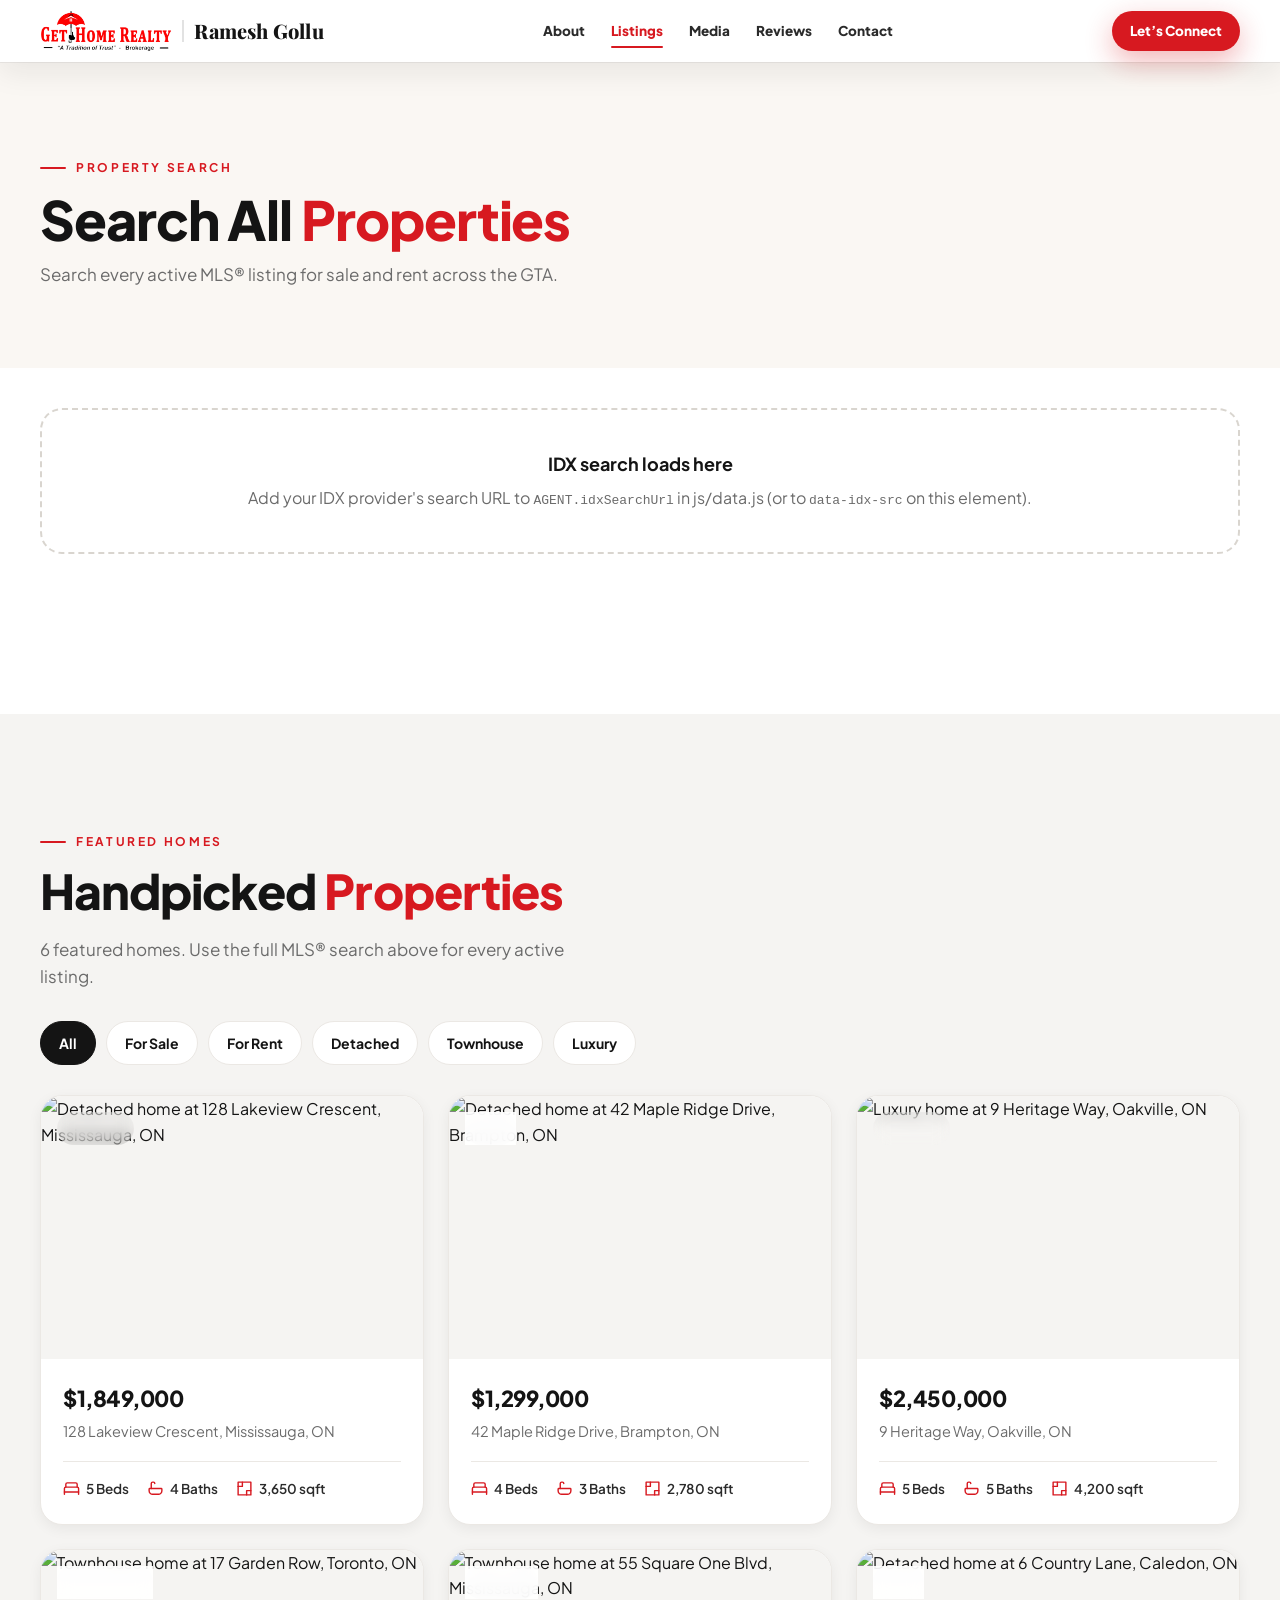
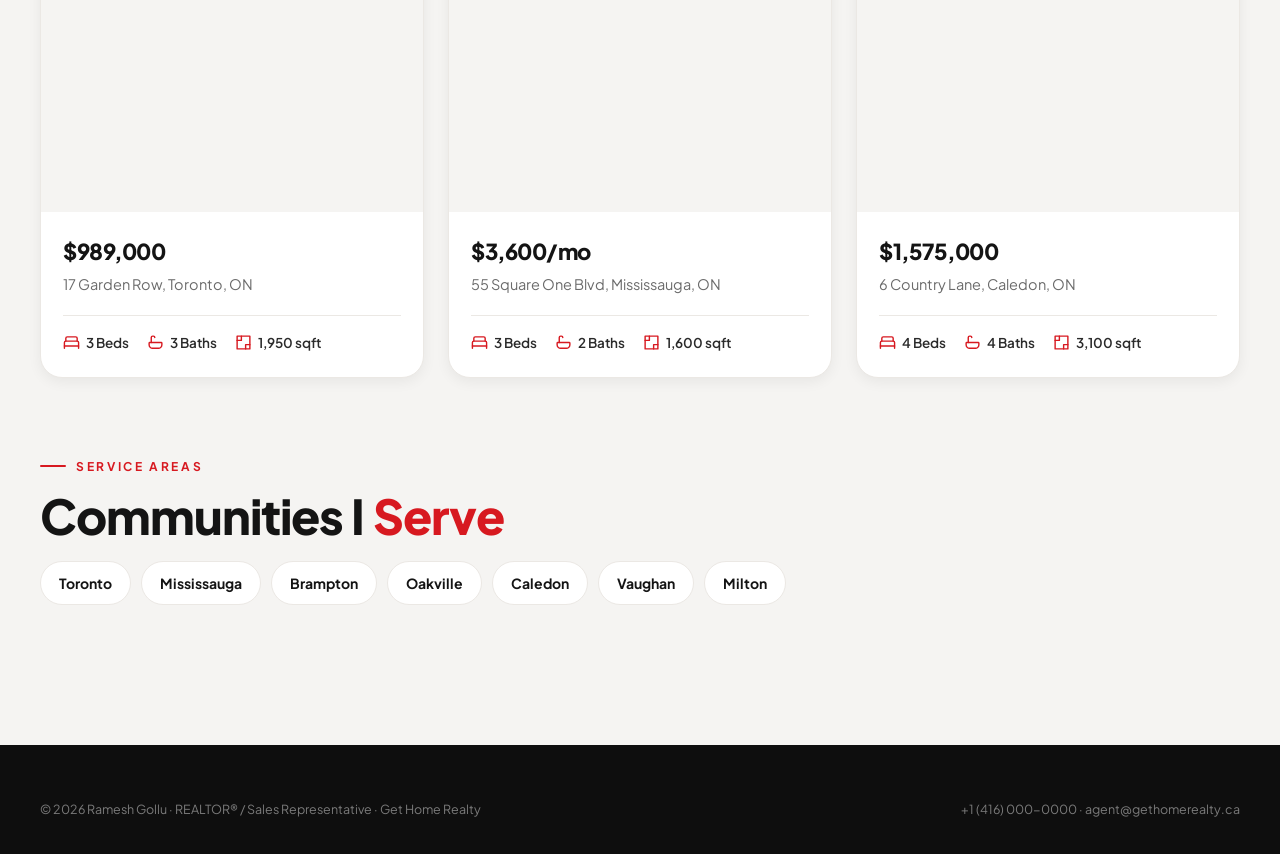
==== listings.html @ a3e4e04c "Initial website setup" ====
<!doctype html>
<html lang="en">
<head>
  <meta charset="utf-8">
  <meta name="viewport" content="width=device-width, initial-scale=1">
  <title>Search Homes for Sale & Rent | Ramesh Gollu | Get Home Realty</title>
  <meta name="description" content="Search homes for sale and rent across Toronto, Mississauga, Brampton, Oakville and Caledon with Ramesh Gollu, REALTOR® at Get Home Realty.">
  <link rel="canonical" href="https://www.example.com/listings.html">
  <meta name="theme-color" content="#d71920">
  <link rel="preconnect" href="https://images.unsplash.com">
  <link rel="preconnect" href="https://fonts.googleapis.com">
  <link rel="preconnect" href="https://fonts.gstatic.com" crossorigin>
  <link href="https://fonts.googleapis.com/css2?family=Plus+Jakarta+Sans:wght@400;500;600;700;800&family=Playfair+Display:ital,wght@0,800;1,700&display=swap" rel="stylesheet">
  <link rel="stylesheet" href="css/styles.css">
</head>
<body>

<header class="nav-wrap">
  <nav class="nav is-scrolled" aria-label="Primary">
    <a href="index.html" class="brand" aria-label="Home">
      <img class="brand__logo" src="assets/logo.png" alt="Get Home Realty — A Tradition of Trust, Brokerage" width="1000" height="317">
      <span class="brand__text"><span class="brand__name" data-agent="name">Ramesh Gollu</span></span>
    </a>
    <ul class="nav__menu">
      <li><a href="index.html#about">About</a></li>
      <li><a href="listings.html" class="is-active" aria-current="page">Listings</a></li>
      <li><a href="index.html#media">Media</a></li>
      <li><a href="index.html#reviews">Reviews</a></li>
      <li><a href="index.html#contact">Contact</a></li>
    </ul>
    <a href="index.html#contact" class="btn btn--red btn--sm">Let’s Connect</a>
    <button class="nav__toggle" aria-label="Open menu" aria-expanded="false"><svg viewBox="0 0 24 24" fill="none" stroke="currentColor" stroke-width="2.2" stroke-linecap="round"><path d="M4 7h16M4 12h16M4 17h10"/></svg></button>
    <div class="nav-cta-mobile"><a href="index.html#contact" class="btn btn--red">Let’s Connect</a></div>
  </nav>
</header>

<main>
  <section class="page-hero">
    <div class="container">
      <span class="eyebrow">Property Search</span>
      <h1 id="results-title">Search All <em>Properties</em></h1>
      <p class="lead">Search every active MLS® listing for sale and rent across the GTA.</p>
    </div>
  </section>

  <!-- ===== FULL IDX SEARCH =====
       Set AGENT.idxSearchUrl in js/data.js (or data-idx-src below) to your IDX
       provider's search URL. It loads only on this page — never on the homepage —
       and homepage search filters are passed through as URL params. -->
  <section class="section idx-section" id="idx-search" aria-label="MLS® property search">
    <div class="container">
      <div class="idx-shell" id="idx-embed" data-idx-src="">
        <strong>IDX search loads here</strong>
        Add your IDX provider's search URL to <code>AGENT.idxSearchUrl</code> in js/data.js
        (or to <code>data-idx-src</code> on this element).
      </div>
    </div>
  </section>

  <section class="section section--gray" id="featured" aria-labelledby="featured-title">
    <div class="container">
      <span class="eyebrow">Featured Homes</span>
      <h2 class="title" id="featured-title">Handpicked <em>Properties</em></h2>
      <p class="lead" id="results-summary">A curated selection of homes worth seeing.</p>
      <div class="filters" role="group" aria-label="Filter featured listings">
        <button class="chip" data-filter="all">All</button>
        <button class="chip" data-filter="buy">For Sale</button>
        <button class="chip" data-filter="rent">For Rent</button>
        <button class="chip" data-filter="Detached">Detached</button>
        <button class="chip" data-filter="Townhouse">Townhouse</button>
        <button class="chip" data-filter="Luxury">Luxury</button>
      </div>
      <div class="listing-grid" id="results"></div>

      <div id="areas" style="margin-top:70px">
        <span class="eyebrow">Service Areas</span>
        <h2 class="title">Communities I <em>Serve</em></h2>
        <div class="filters" id="area-chips"></div>
      </div>
    </div>
  </section>
</main>

<footer class="footer">
  <div class="container footer__bottom" style="border:0;padding-top:0">
    <span>© <span data-year></span> <span data-agent="name">Ramesh Gollu</span> · REALTOR® / Sales Representative · Get Home Realty</span>
    <span><a href="tel:+14160000000" data-agent-tel data-agent="phone">+1 (416) 000-0000</a> · <a href="mailto:agent@gethomerealty.ca" data-agent-mail data-agent="email">agent@gethomerealty.ca</a></span>
  </div>
</footer>

<div class="mobile-bar" aria-label="Quick contact">
  <a href="tel:+14160000000" class="call" data-agent-tel><svg viewBox="0 0 24 24" fill="none" stroke="currentColor" stroke-width="2.2" stroke-linecap="round" stroke-linejoin="round"><path d="M22 16.9v3a2 2 0 0 1-2.2 2 19.8 19.8 0 0 1-8.6-3.1 19.5 19.5 0 0 1-6-6A19.8 19.8 0 0 1 2.1 4.2 2 2 0 0 1 4.1 2h3a2 2 0 0 1 2 1.7c.1.9.4 1.8.7 2.7a2 2 0 0 1-.5 2.1L8 9.8a16 16 0 0 0 6 6l1.3-1.3a2 2 0 0 1 2.1-.5c.9.3 1.8.6 2.7.7a2 2 0 0 1 1.7 2z"/></svg>Call</a>
  <a href="https://wa.me/14160000000" class="wa" data-agent-wa target="_blank" rel="noopener"><svg viewBox="0 0 24 24" fill="currentColor"><path d="M12 2a10 10 0 0 0-8.6 15.1L2 22l5-1.3A10 10 0 1 0 12 2z"/></svg>WhatsApp</a>
</div>

<script src="js/data.js" defer></script>
<script src="js/main.js" defer></script>
<script defer>
document.addEventListener("DOMContentLoaded", () => {
  const p = new URLSearchParams(location.search);
  const q = {
    mode: p.get("mode") || "", type: p.get("type") || "",
    city: (p.get("city") || "").trim().toLowerCase(), price: p.get("price") || ""
  };
  const [min, max] = q.price ? q.price.split("-").map(v => v ? +v : null) : [null, null];
  const grid = document.getElementById("results");
  let chip = q.mode || q.type || "all";

  function render() {
    const list = LISTINGS.filter(l =>
      (chip === "all" || l.mode === chip || l.type === chip) &&
      (!q.city || l.city.toLowerCase().includes(q.city) || l.address.toLowerCase().includes(q.city)) &&
      (min == null || l.price >= min) && (max == null || l.price <= max)
    );
    grid.innerHTML = list.length ? list.map(renderListing).join("")
      : '<p class="empty">No featured homes match those filters — use the full MLS® search above.</p>';
    grid.querySelectorAll(".reveal").forEach(el => el.classList.add("is-visible"));
    document.querySelectorAll(".chip[data-filter]").forEach(c => c.classList.toggle("is-active", c.dataset.filter === chip));
    const where = q.city ? ` in ${p.get("city").trim()}` : "";
    document.getElementById("results-summary").textContent =
      `${list.length} featured home${list.length === 1 ? "" : "s"}${where}. Use the full MLS® search above for every active listing.`;
  }
  document.querySelectorAll(".chip[data-filter]").forEach(c => c.addEventListener("click", () => { chip = c.dataset.filter; render(); }));
  render();

  // Service area chips
  const areas = ["Toronto", "Mississauga", "Brampton", "Oakville", "Caledon", "Vaughan", "Milton"];
  document.getElementById("area-chips").innerHTML = areas.map(a =>
    `<a class="chip" href="listings.html?city=${encodeURIComponent(a)}#idx-search">${a}</a>`).join("");

  // Full IDX search — the main content of this page, so load it right away
  const shell = document.getElementById("idx-embed");
  const src = shell.dataset.idxSrc || (window.AGENT && AGENT.idxSearchUrl);
  if (src) {
    const url = new URL(src, location.href);
    p.forEach((v, k) => v && url.searchParams.set(k, v));
    shell.innerHTML = `<iframe src="${url}" title="MLS® property search" style="width:100%;min-height:900px;border:0;border-radius:16px"></iframe>`;
    shell.style.padding = "0"; shell.style.border = "0";
  }
});
</script>
</body>
</html>
---- css/styles.css ----
/* =========================================================
   Get Home Realty — Individual Agent Site
   Palette: red / black / white / light gray
   ========================================================= */
:root {
  --red: #d71920;
  --red-dark: #b3121a;
  --red-soft: #fdecec;
  --ink: #141414;
  --charcoal: #2a2a2a;
  --muted: #6b6b6b;
  --line: #ebe8e4;
  --gray: #f5f4f2;
  --warm: #faf7f3;
  --white: #ffffff;
  --radius: 22px;
  --radius-sm: 14px;
  --shadow-sm: 0 4px 14px rgba(20, 20, 20, .06);
  --shadow: 0 18px 50px rgba(20, 20, 20, .10);
  --shadow-lg: 0 30px 80px rgba(20, 20, 20, .18);
  --ease: cubic-bezier(.2, .7, .2, 1);
  --container: 1200px;
  --font: "Plus Jakarta Sans", system-ui, -apple-system, "Segoe UI", Roboto, sans-serif;
  --font-display: "Playfair Display", Georgia, serif;
}

*, *::before, *::after { box-sizing: border-box; }
html { scroll-behavior: smooth; scroll-padding-top: 110px; }
body {
  margin: 0;
  font-family: var(--font);
  color: var(--ink);
  background: var(--white);
  line-height: 1.6;
  -webkit-font-smoothing: antialiased;
  overflow-x: hidden;
}
img { max-width: 100%; display: block; }
a { color: inherit; text-decoration: none; }
button { font: inherit; cursor: pointer; border: 0; background: none; color: inherit; }
:focus-visible { outline: 3px solid var(--red); outline-offset: 3px; border-radius: 8px; }

.container { width: min(var(--container), 100% - 40px); margin-inline: auto; }
.section { padding: 110px 0; }
.section--gray { background: var(--gray); }
.section--warm { background: var(--warm); }

.eyebrow {
  display: inline-flex; align-items: center; gap: 10px;
  font-size: 12px; font-weight: 700; letter-spacing: .22em; text-transform: uppercase;
  color: var(--red);
}
.eyebrow::before { content: ""; width: 26px; height: 2px; background: currentColor; border-radius: 2px; }
.eyebrow--light { color: #fff; }
.eyebrow--light::before { background: var(--red); }

h1, h2, h3 { margin: 0; line-height: 1.1; letter-spacing: -.02em; }
h2.title { font-size: clamp(32px, 4vw, 48px); font-weight: 800; margin: 14px 0 18px; }
h2.title em, h1 em { font-style: normal; color: var(--red); }
.lead { color: var(--muted); font-size: 17px; max-width: 46ch; margin: 0 0 30px; }

/* ---------- Buttons ---------- */
.btn {
  display: inline-flex; align-items: center; justify-content: center; gap: 10px;
  padding: 15px 28px; border-radius: 999px; font-weight: 700; font-size: 15px;
  transition: transform .3s var(--ease), box-shadow .3s var(--ease), background .3s, color .3s, border-color .3s;
  white-space: nowrap;
}
.btn svg { width: 18px; height: 18px; transition: transform .3s var(--ease); }
.btn:hover svg { transform: translateX(3px); }
.btn--red { background: var(--red); color: #fff; box-shadow: 0 10px 28px rgba(215, 25, 32, .32); }
.btn--red:hover { background: var(--red-dark); transform: translateY(-2px); box-shadow: 0 16px 36px rgba(215, 25, 32, .4); }
.btn--dark { background: var(--ink); color: #fff; }
.btn--dark:hover { background: #000; transform: translateY(-2px); }
.btn--outline { border: 1.5px solid var(--ink); color: var(--ink); background: transparent; }
.btn--outline:hover { background: var(--ink); color: #fff; transform: translateY(-2px); }
.btn--outline-light { border: 1.5px solid rgba(255,255,255,.6); color: #fff; }
.btn--outline-light:hover { background: #fff; color: var(--ink); transform: translateY(-2px); }
.btn--sm { padding: 9px 18px; font-size: 13.5px; font-weight: 800; }

.link-arrow {
  display: inline-flex; align-items: center; gap: 8px; font-weight: 700; font-size: 14px; color: var(--ink);
  transition: color .25s, gap .25s var(--ease);
}
.link-arrow svg { width: 16px; height: 16px; }
.link-arrow:hover { color: var(--red); gap: 12px; }

/* ---------- Navigation ---------- */
.nav-wrap { position: fixed; top: 0; left: 0; right: 0; z-index: 100; }
.nav {
  display: flex; align-items: center; justify-content: space-between; gap: 20px;
  padding: 10px max(16px, calc((100% - var(--container)) / 2));
  background: rgba(255, 255, 255, .96);
  backdrop-filter: blur(14px) saturate(160%);
  -webkit-backdrop-filter: blur(14px) saturate(160%);
  box-shadow: 0 1px 0 rgba(20, 20, 20, .06), 0 10px 30px rgba(20, 20, 20, .08);
  transition: background .35s, box-shadow .35s, padding .35s;
}
.brand { display: flex; align-items: center; gap: 10px; }
.brand__mark {
  width: 40px; height: 40px; border-radius: 12px; background: var(--red);
  display: grid; place-items: center; flex-shrink: 0;
}
.brand__mark svg { width: 22px; height: 22px; }
.brand__logo { height: 42px; width: auto; flex-shrink: 0; }
.brand__logo + .brand__text, .brand__logo + .brand__logo + .brand__text { padding-left: 10px; border-left: 2px solid rgba(20,20,20,.12); }
.footer .brand__logo { height: 64px; }
.footer .brand__logo + .brand__text { border-left-color: rgba(255,255,255,.18); }
.brand__text { line-height: 1.1; }
.brand__name { font-weight: 900; font-size: 14px; letter-spacing: -.01em; display: block; }
.nav .brand__name { font-family: var(--font-display); font-size: 20px; font-weight: 800; letter-spacing: .005em; color: var(--ink); white-space: nowrap; }
.brand__sub { font-size: 10px; font-weight: 800; letter-spacing: .16em; text-transform: uppercase; color: var(--red); }
.nav__menu { display: flex; gap: 26px; list-style: none; margin: 0; padding: 0; }
.nav__menu a {
  position: relative; display: block; padding: 8px 0; font-size: 13.5px; font-weight: 800; color: var(--charcoal);
  transition: color .25s;
}
.nav__menu a::after {
  content: ""; position: absolute; left: 0; right: 0; bottom: 2px; height: 2px; border-radius: 2px;
  background: var(--red); transform: scaleX(0); transition: transform .3s var(--ease);
}
.nav__menu a:hover { color: var(--ink); }
.nav__menu a:hover::after, .nav__menu a.is-active::after { transform: scaleX(1); }
.nav__menu a.is-active { color: var(--red); }
.brand__logo--light { display: none; }

/* Transparent header over the homepage hero; turns solid on scroll */
.nav-wrap--overlay .nav:not(.is-scrolled):not(.is-open) {
  background: transparent; box-shadow: none; backdrop-filter: none; -webkit-backdrop-filter: none;
  padding-block: 18px;
}
.nav-wrap--overlay .nav:not(.is-scrolled):not(.is-open) .brand__logo--dark { display: none; }
.nav-wrap--overlay .nav:not(.is-scrolled):not(.is-open) .brand__logo--light { display: block; }
.nav-wrap--overlay .nav:not(.is-scrolled):not(.is-open) .brand__logo + .brand__logo + .brand__text { border-left-color: rgba(255,255,255,.3); }
.nav-wrap--overlay .nav:not(.is-scrolled):not(.is-open) .brand__name { color: #fff; }
.nav-wrap--overlay .nav:not(.is-scrolled):not(.is-open) .nav__menu a { color: rgba(255,255,255,.9); }
.nav-wrap--overlay .nav:not(.is-scrolled):not(.is-open) .nav__menu a:hover,
.nav-wrap--overlay .nav:not(.is-scrolled):not(.is-open) .nav__menu a.is-active { color: #fff; }
.nav-wrap--overlay .nav:not(.is-scrolled):not(.is-open) > .btn--red {
  background: transparent; border: 1.5px solid rgba(255,255,255,.75); box-shadow: none;
}
.nav-wrap--overlay .nav:not(.is-scrolled):not(.is-open) > .btn--red:hover { background: #fff; color: var(--ink); }
.nav-wrap--overlay .nav:not(.is-scrolled):not(.is-open) .nav__toggle { background: rgba(255,255,255,.15); border: 1.5px solid rgba(255,255,255,.6); }
.nav__toggle { display: none; width: 38px; height: 38px; border-radius: 50%; background: var(--ink); color: #fff; place-items: center; }
.nav__toggle svg { width: 20px; height: 20px; }

/* ---------- Hero ---------- */
.hero {
  position: relative; min-height: max(600px, 100vh); min-height: max(600px, 100svh);
  display: flex; align-items: flex-end; color: #fff; isolation: isolate;
  overflow: hidden;
}
.hero__bg { position: absolute; inset: 0; z-index: -2; }
.hero__bg { overflow: hidden; }
.hero__bg img {
  width: 100%; height: 100%; object-fit: cover; transform-origin: 60% 40%;
  will-change: transform; animation: heroKenBurns 28s ease-in-out infinite alternate;
}
/* Slow continuous zoom + drift. Disabled for users who prefer reduced motion. */
@keyframes heroKenBurns {
  0%   { transform: scale(1.04) translate3d(0, 0, 0); }
  50%  { transform: scale(1.12) translate3d(-1.5%, -1%, 0); }
  100% { transform: scale(1.18) translate3d(1.5%, -2%, 0); }
}
.hero::before {
  content: ""; position: absolute; inset: 0; z-index: -1;
  background:
    linear-gradient(90deg, rgba(12,12,12,.30) 0%, rgba(12,12,12,.50) 45%, rgba(12,12,12,.72) 100%),
    linear-gradient(180deg, rgba(12,12,12,.45) 0%, rgba(12,12,12,0) 30%);
}
/* White rounded band the agent and search card overlap into */
.hero__curve {
  position: absolute; left: 0; right: 0; bottom: -1px; height: 150px; z-index: 0;
  background: var(--white); border-radius: 56px 56px 0 0;
}
.hero__inner {
  position: relative; z-index: 1;
  width: min(var(--container), 100% - 40px); margin-inline: auto;
  display: grid; grid-template-columns: minmax(0,1fr) minmax(0,1fr); align-items: end; gap: 40px;
  padding-top: clamp(84px, 12vh, 130px);
}
.hero__agent { --agent-w: 360px; position: relative; align-self: end; display: flex; justify-content: center; }
.hero__agent::before {
  content: ""; position: absolute; bottom: 12%; left: 50%; translate: -50% 0;
  width: 80%; aspect-ratio: 1; border-radius: 50%;
  background: radial-gradient(circle, rgba(215,25,32,.35), rgba(215,25,32,0) 66%);
  z-index: -1;
}
.hero__agent img {
  width: min(var(--agent-w), 100%); height: auto; max-height: 62vh; object-fit: cover; object-position: top;
  /* Fades the base into the white band so a rectangular portrait reads like a cutout.
     Replace with a transparent PNG cutout (assets/agent-cutout.png) for the best result. */
  border-radius: 32px 32px 0 0;
  -webkit-mask-image: linear-gradient(to bottom, #000 78%, transparent 100%);
          mask-image: linear-gradient(to bottom, #000 78%, transparent 100%);
}
.hero__badge {
  position: absolute; left: max(0px, calc(50% - var(--agent-w) / 2 - 56px)); bottom: 30%; color: var(--ink);
  background: #fff; border-radius: 18px; padding: 14px 18px; box-shadow: var(--shadow);
  display: flex; align-items: center; gap: 12px; animation: float 6s ease-in-out infinite;
}
.hero__badge strong { display: block; font-size: 20px; line-height: 1; }
.hero__badge span { font-size: 12px; color: var(--muted); font-weight: 600; }
.hero__badge .dot { width: 38px; height: 38px; border-radius: 12px; background: var(--red-soft); color: var(--red); display: grid; place-items: center; }
.hero__badge .dot svg { width: 20px; height: 20px; }
@keyframes float { 50% { transform: translateY(-10px); } }
.hero__name {
  position: absolute; bottom: 9%; left: 50%; translate: -50% 0; z-index: 2;
  background: #fff; color: var(--ink); text-align: center; white-space: nowrap;
  padding: 12px 26px 11px; border-radius: 16px; box-shadow: var(--shadow-lg);
  border-bottom: 4px solid var(--red);
}
.hero__name strong { display: block; font-family: var(--font-display); font-weight: 800; font-size: 26px; line-height: 1.1; letter-spacing: .005em; }
.hero__name span { display: block; margin-top: 4px; font-size: 11px; font-weight: 800; letter-spacing: .16em; text-transform: uppercase; color: var(--red); }

.hero__content { padding-bottom: clamp(20px, 4vh, 40px); }
.hero__kicker { font-size: 13px; font-weight: 800; letter-spacing: .3em; color: rgba(255,255,255,.85); margin-bottom: clamp(10px, 2vh, 18px); }
.hero__kicker b { color: var(--red); }
.hero h1 { font-size: clamp(36px, min(5.2vw, 7.4vh), 70px); font-weight: 800; letter-spacing: -.035em; line-height: 1.03; text-shadow: 0 2px 30px rgba(0,0,0,.25); }
.hero h1 em { font-family: var(--font-display); font-style: italic; font-weight: 700; color: #ff3b42; }
.hero__text { font-size: 17.5px; color: rgba(255,255,255,.86); max-width: 44ch; margin: clamp(12px, 2vh, 20px) 0 clamp(16px, 3vh, 30px); }
.hero__actions { display: flex; flex-wrap: wrap; gap: 14px; margin-bottom: clamp(18px, 3.5vh, 40px); }

/* ---------- Search card (sits in the hero, straddling the white band) ---------- */
.search {
  position: relative; color: var(--ink);
  background: #fff; border-radius: 26px; box-shadow: var(--shadow-lg);
  padding: 14px; border: 1px solid var(--line);
}
.search__tabs { display: inline-flex; gap: 4px; background: var(--gray); border-radius: 999px; padding: 5px; margin: 4px 0 12px 4px; }
.search__tab {
  padding: 8px 22px; border-radius: 999px; font-size: 14px; font-weight: 700; color: var(--muted);
  transition: background .25s, color .25s, box-shadow .25s;
}
.search__tab[aria-selected="true"] { background: var(--red); color: #fff; box-shadow: 0 6px 16px rgba(215,25,32,.3); }
.search__form { display: grid; grid-template-columns: 1fr 1fr 1.3fr; gap: 10px; }
.search__form .field--wide { grid-column: 1 / -1; }
.field {
  position: relative; display: flex; flex-direction: column; justify-content: center;
  background: var(--gray); border-radius: 16px; padding: 10px 16px; border: 1.5px solid transparent;
  transition: border-color .25s, background .25s;
}
.field:focus-within { border-color: var(--red); background: #fff; }
.field label { font-size: 10.5px; font-weight: 800; letter-spacing: .12em; text-transform: uppercase; color: var(--muted); }
.field input, .field select {
  border: 0; background: transparent; font: inherit; font-size: 15px; font-weight: 600; color: var(--ink);
  padding: 3px 0 0; outline: none; width: 100%; appearance: none; -webkit-appearance: none;
}
.field select { cursor: pointer; padding-right: 20px; }
.field--select::after {
  content: ""; position: absolute; right: 18px; bottom: 18px; width: 7px; height: 7px;
  border-right: 2px solid var(--charcoal); border-bottom: 2px solid var(--charcoal); transform: rotate(45deg);
  pointer-events: none;
}
.search__submit { border-radius: 16px; }
.search__note { font-size: 12px; color: var(--muted); margin: 10px 6px 2px; }

/* ---------- About + Options ---------- */
.about { display: grid; grid-template-columns: .85fr 1.6fr; gap: 60px; align-items: center; }
.about__stats { display: flex; gap: 34px; margin: 0 0 32px; padding: 0; list-style: none; }
.about__stats strong { display: block; font-size: 30px; font-weight: 800; letter-spacing: -.02em; }
.about__stats strong span { color: var(--red); }
.about__stats li { font-size: 13px; color: var(--muted); font-weight: 600; }
.cards-3 { display: grid; grid-template-columns: repeat(3, 1fr); gap: 20px; }

.card {
  background: #fff; border-radius: var(--radius); overflow: hidden; box-shadow: var(--shadow-sm);
  border: 1px solid var(--line); display: flex; flex-direction: column;
  transition: transform .45s var(--ease), box-shadow .45s var(--ease);
}
.card:hover { transform: translateY(-8px); box-shadow: var(--shadow); }
.card__media { position: relative; aspect-ratio: 4 / 3; overflow: hidden; background: var(--gray); }
.card__media img { width: 100%; height: 100%; object-fit: cover; transition: transform .8s var(--ease); }
.card:hover .card__media img { transform: scale(1.07); }
.card__body { padding: 22px 22px 24px; display: flex; flex-direction: column; flex: 1; }
.card__icon { width: 42px; height: 42px; border-radius: 13px; background: var(--red-soft); color: var(--red); display: grid; place-items: center; margin: -45px 0 14px; position: relative; border: 4px solid #fff; box-sizing: content-box; }
.card__icon svg { width: 20px; height: 20px; }
.card h3 { font-size: 19px; font-weight: 800; margin-bottom: 8px; }
.card p { color: var(--muted); font-size: 14.5px; margin: 0 0 18px; flex: 1; }

/* ---------- Featured listings ---------- */
.section-head { display: flex; justify-content: space-between; align-items: end; gap: 24px; margin-bottom: 42px; flex-wrap: wrap; }
.section-head .lead { margin: 0; }
.listing-more { display: flex; justify-content: center; margin-top: 44px; }
.idx-section { padding-top: 40px; }
.listing-grid { display: grid; grid-template-columns: repeat(3, 1fr); gap: 24px; }
.listing { position: relative; }
.listing__tag {
  position: absolute; top: 16px; left: 16px; z-index: 2;
  background: rgba(255,255,255,.92); backdrop-filter: blur(8px); color: var(--ink);
  font-size: 12px; font-weight: 800; padding: 7px 12px; border-radius: 999px;
}
.listing__tag--red { background: var(--red); color: #fff; }
.listing__price { font-size: 22px; font-weight: 800; letter-spacing: -.02em; margin-bottom: 4px; }
.listing__addr { color: var(--muted); font-size: 14px; margin: 0 0 16px; }
.listing__meta { display: flex; gap: 18px; padding-top: 16px; border-top: 1px solid var(--line); font-size: 13.5px; font-weight: 600; color: var(--charcoal); }
.listing__meta span { display: inline-flex; align-items: center; gap: 6px; }
.listing__meta svg { width: 17px; height: 17px; color: var(--red); }
.listing .card__media { aspect-ratio: 16 / 11; }
.listing a.stretched::after { content: ""; position: absolute; inset: 0; z-index: 1; }

/* ---------- Videos + Reviews ---------- */
.media-grid { display: grid; grid-template-columns: .8fr 1.7fr; gap: 56px; align-items: center; }
.media-right { display: grid; grid-template-columns: 1fr 1fr; gap: 20px; align-items: stretch; }
.video-card .card__media { aspect-ratio: 4 / 5; }
.video-card .card__media::after { content: ""; position: absolute; inset: 0; background: linear-gradient(180deg, rgba(0,0,0,0) 45%, rgba(0,0,0,.55)); }
.play {
  position: absolute; z-index: 2; top: 50%; left: 50%; translate: -50% -50%;
  width: 66px; height: 66px; border-radius: 50%; background: rgba(255,255,255,.95); color: var(--red);
  display: grid; place-items: center; box-shadow: 0 10px 30px rgba(0,0,0,.25);
  transition: transform .35s var(--ease), background .3s, color .3s;
}
.play::before { content: ""; position: absolute; inset: -8px; border-radius: 50%; border: 2px solid rgba(255,255,255,.6); animation: pulse 2.2s ease-out infinite; }
@keyframes pulse { from { transform: scale(.9); opacity: 1; } to { transform: scale(1.3); opacity: 0; } }
.play svg { width: 24px; height: 24px; margin-left: 3px; }
.video-card:hover .play { transform: scale(1.1); background: var(--red); color: #fff; }
.duration {
  position: absolute; z-index: 2; bottom: 14px; right: 14px; color: #fff; font-size: 12px; font-weight: 700;
  background: rgba(0,0,0,.55); padding: 5px 10px; border-radius: 999px; backdrop-filter: blur(6px);
}
.video-card iframe { position: absolute; inset: 0; width: 100%; height: 100%; border: 0; z-index: 3; }
.video-card h3 { font-size: 17px; }
.video-card button.card__media { width: 100%; padding: 0; text-align: left; }

/* ---------- Testimonials ---------- */
.section-head--center { justify-content: center; text-align: center; }
.section-head--center .lead { margin-inline: auto; }
.testimonials { display: grid; grid-template-columns: repeat(3, 1fr); gap: 24px; }
.testimonial {
  margin: 0; position: relative; overflow: hidden; display: flex; flex-direction: column;
  background: #fff; border: 1px solid var(--line); border-radius: var(--radius); padding: 32px 28px 28px;
  box-shadow: var(--shadow-sm); transition: transform .45s var(--ease), box-shadow .45s var(--ease);
}
.testimonial:hover { transform: translateY(-6px); box-shadow: var(--shadow); }
.testimonial::before {
  content: "“"; position: absolute; top: -26px; right: 18px; font-family: var(--font-display);
  font-size: 150px; color: var(--red); opacity: .14; line-height: 1;
}
.stars { display: flex; gap: 3px; color: #ffb547; margin-bottom: 18px; }
.stars svg { width: 18px; height: 18px; }
.testimonial blockquote { margin: 0 0 26px; font-size: 16px; line-height: 1.7; color: var(--charcoal); flex: 1; }
.testimonial__person { display: flex; align-items: center; gap: 12px; padding-top: 20px; border-top: 1px solid var(--line); }
.testimonial__person img { width: 48px; height: 48px; border-radius: 50%; object-fit: cover; border: 2px solid var(--red); }
.testimonial__person strong { display: block; font-size: 15px; }
.testimonial__person span { font-size: 13px; color: var(--muted); }

/* ---------- CTA / Contact ---------- */
.cta { position: relative; color: #fff; overflow: hidden; isolation: isolate; padding: 130px 0; }
.cta__bg { position: absolute; inset: 0; z-index: -2; }
.cta__bg img { width: 100%; height: 100%; object-fit: cover; }
.cta::before { content: ""; position: absolute; inset: 0; z-index: -1; background: linear-gradient(100deg, rgba(10,10,10,.88) 0%, rgba(10,10,10,.7) 50%, rgba(10,10,10,.45) 100%); }
.cta__grid { display: grid; grid-template-columns: 1.2fr .9fr; gap: 60px; align-items: center; }
.cta h2.title { color: #fff; font-size: clamp(36px, 4.6vw, 58px); }
.cta .lead { color: rgba(255,255,255,.78); }
.cta__actions { display: flex; flex-wrap: wrap; gap: 14px; margin-bottom: 28px; }
.cta__phone { display: inline-flex; align-items: center; gap: 14px; font-size: 15px; color: rgba(255,255,255,.75); }
.cta__phone a { color: #fff; font-size: 22px; font-weight: 800; letter-spacing: -.01em; transition: color .25s; }
.cta__phone a:hover { color: var(--red); }
.cta__phone .ic { width: 50px; height: 50px; border-radius: 50%; background: var(--red); display: grid; place-items: center; }
.cta__phone .ic svg { width: 22px; height: 22px; }
.glass {
  background: rgba(20, 20, 20, .45); border: 1px solid rgba(255,255,255,.14);
  backdrop-filter: blur(16px); -webkit-backdrop-filter: blur(16px);
  border-radius: 26px; padding: 14px;
}
.glass__item { display: flex; gap: 18px; align-items: center; padding: 20px 18px; border-radius: 18px; transition: background .3s; }
.glass__item + .glass__item { border-top: 1px solid rgba(255,255,255,.1); }
.glass__item:hover { background: rgba(255,255,255,.06); }
.glass__item .ic { width: 52px; height: 52px; flex-shrink: 0; border-radius: 16px; background: rgba(215,25,32,.18); color: #ff5a5f; display: grid; place-items: center; }
.glass__item .ic svg { width: 24px; height: 24px; }
.glass__item strong { display: block; font-size: 17px; }
.glass__item span { color: rgba(255,255,255,.65); font-size: 14px; }

/* ---------- Footer ---------- */
.footer { background: #0e0e0e; color: rgba(255,255,255,.7); padding: 54px 0 36px; font-size: 14px; }
.footer__top { display: flex; justify-content: space-between; align-items: center; gap: 30px; flex-wrap: wrap; padding-bottom: 30px; border-bottom: 1px solid rgba(255,255,255,.1); }
.footer .brand__name { color: #fff; }
.footer__contact { display: flex; gap: 26px; flex-wrap: wrap; }
.footer__contact a { display: inline-flex; gap: 8px; align-items: center; color: #fff; font-weight: 600; transition: color .25s; }
.footer__contact a:hover { color: var(--red); }
.footer__contact svg { width: 17px; height: 17px; color: var(--red); }
.socials { display: flex; gap: 10px; }
.socials a { width: 40px; height: 40px; border-radius: 50%; border: 1px solid rgba(255,255,255,.18); display: grid; place-items: center; color: #fff; transition: background .25s, border-color .25s, transform .25s var(--ease); }
.socials a:hover { background: var(--red); border-color: var(--red); transform: translateY(-3px); }
.socials svg { width: 17px; height: 17px; }
.footer__bottom { display: flex; justify-content: space-between; gap: 20px; flex-wrap: wrap; padding-top: 24px; font-size: 12.5px; color: rgba(255,255,255,.45); }

/* ---------- Mobile action bar ---------- */
.mobile-bar { display: none; }

/* ---------- Inner pages ---------- */
.page-hero { padding: 150px 0 50px; background: var(--warm); }
.page-hero h1 { font-size: clamp(34px, 4.4vw, 54px); font-weight: 800; margin: 12px 0 12px; }
.page-hero h1 em { font-style: normal; color: var(--red); }
.filters { display: flex; flex-wrap: wrap; gap: 10px; margin: 0 0 30px; }
.chip { padding: 10px 18px; border-radius: 999px; border: 1.5px solid var(--line); font-weight: 700; font-size: 14px; background: #fff; transition: all .25s; }
.chip:hover { border-color: var(--ink); }
.chip.is-active { background: var(--ink); color: #fff; border-color: var(--ink); }
.idx-shell {
  border: 2px dashed #d9d5cf; border-radius: var(--radius); padding: 40px; text-align: center; background: #fff;
  color: var(--muted); margin-bottom: 50px;
}
.idx-shell strong { color: var(--ink); display: block; font-size: 18px; margin-bottom: 6px; }
.empty { text-align: center; color: var(--muted); padding: 40px 0; grid-column: 1 / -1; }

.detail { display: grid; grid-template-columns: 1.6fr 1fr; gap: 40px; align-items: start; }
.gallery { display: grid; grid-template-columns: 2fr 1fr; grid-template-rows: 1fr 1fr; gap: 12px; border-radius: var(--radius); overflow: hidden; height: 520px; margin-bottom: 40px; }
.gallery img { width: 100%; height: 100%; object-fit: cover; }
.gallery img:first-child { grid-row: span 2; }
.detail h1 { font-size: clamp(30px, 3.6vw, 44px); font-weight: 800; }
.detail__price { font-size: 30px; font-weight: 800; color: var(--red); margin: 10px 0 6px; }
.detail__facts { display: grid; grid-template-columns: repeat(4, 1fr); gap: 12px; margin: 28px 0; }
.detail__facts div { background: var(--gray); border-radius: 16px; padding: 16px; }
.detail__facts strong { display: block; font-size: 20px; }
.detail__facts span { font-size: 12.5px; color: var(--muted); font-weight: 600; }
.detail p { color: #444; }
.sidebar { position: sticky; top: 110px; background: #fff; border: 1px solid var(--line); border-radius: var(--radius); padding: 28px; box-shadow: var(--shadow); }
.sidebar__agent { display: flex; gap: 14px; align-items: center; margin-bottom: 20px; }
.sidebar__agent img { width: 62px; height: 62px; border-radius: 50%; object-fit: cover; object-position: top; }
.sidebar form { display: grid; gap: 10px; }
.sidebar input, .sidebar textarea {
  width: 100%; font: inherit; font-size: 15px; padding: 14px 16px; border-radius: 14px; border: 1.5px solid var(--line); background: var(--gray); outline: none; transition: border-color .25s, background .25s;
}
.sidebar input:focus, .sidebar textarea:focus { border-color: var(--red); background: #fff; }
.sidebar .btn { width: 100%; }
.breadcrumb { font-size: 13.5px; color: var(--muted); }
.breadcrumb a:hover { color: var(--red); }

/* ---------- Reveal animations ---------- */
.reveal { opacity: 0; transform: translateY(32px); transition: opacity .9s var(--ease), transform .9s var(--ease); }
.reveal.is-visible { opacity: 1; transform: none; }
.reveal[data-delay="1"] { transition-delay: .1s; }
.reveal[data-delay="2"] { transition-delay: .2s; }
.reveal[data-delay="3"] { transition-delay: .3s; }
@media (prefers-reduced-motion: reduce) {
  *, *::before, *::after { animation: none !important; transition: none !important; }
  html { scroll-behavior: auto; }
  .reveal { opacity: 1; transform: none; }
}

/* ---------- Responsive ---------- */
@media (max-width: 1100px) {
  .about, .media-grid { grid-template-columns: 1fr; gap: 44px; }
  .media-right { grid-template-columns: 1fr 1fr; }
  .testimonials { grid-template-columns: 1fr 1fr; }
  .testimonials .testimonial:last-child { grid-column: 1 / -1; }
  .listing-grid { grid-template-columns: repeat(2, 1fr); }
  .detail { grid-template-columns: 1fr; }
  .sidebar { position: static; }
}
@media (max-width: 900px) {
  .nav__menu, .nav .btn--red { display: none; }
  .nav__toggle { display: grid; }
  .nav.is-open { flex-wrap: wrap; padding-bottom: 18px; }
  .nav.is-open .nav__menu a::after { display: none; }
  .nav.is-open .nav__menu { display: flex; flex-direction: column; width: 100%; order: 3; gap: 2px; }
  .nav.is-open .nav__menu a { padding: 13px 14px; font-size: 16px; }
  .nav.is-open .nav-cta-mobile { display: flex; }
  .hero { min-height: 0; }
  .hero__inner { grid-template-columns: minmax(0,1fr); gap: 0; padding-top: 104px; }
  .hero__agent { --agent-w: min(210px, 52vw); }
  .hero__agent img { max-height: 30vh; }
  .hero__text { font-size: 16px; }
  .hero__badge { bottom: 33%; padding: 8px 12px; }
  .hero__name { bottom: 6%; padding: 8px 16px 7px; }
  .hero__name strong { font-size: 19px; }
  .hero__name span { font-size: 9.5px; letter-spacing: .12em; }
  .hero__content { padding-bottom: 24px; }
  .hero__curve { height: 230px; border-radius: 36px 36px 0 0; }
  .search__form { grid-template-columns: 1fr; }
  .search__submit { padding-block: 16px; }
  .cards-3 { grid-template-columns: 1fr; }
  .cards-3 .card { flex-direction: row; }
  .cards-3 .card__media { aspect-ratio: auto; width: 38%; flex-shrink: 0; }
  .cards-3 .card__icon { display: none; }
  .cta__grid { grid-template-columns: 1fr; gap: 40px; }
  .section { padding: 80px 0; }
  .cta { padding: 90px 0; }
  .gallery { height: 360px; grid-template-columns: 1fr; grid-template-rows: 1fr; }
  .gallery img:not(:first-child) { display: none; }
  .detail__facts { grid-template-columns: repeat(2, 1fr); }

  .mobile-bar {
    display: grid; grid-template-columns: 1fr 1fr; gap: 10px;
    position: fixed; left: 12px; right: 12px; bottom: 12px; z-index: 90;
    padding: 8px; border-radius: 999px; background: rgba(255,255,255,.88);
    backdrop-filter: blur(16px); -webkit-backdrop-filter: blur(16px);
    box-shadow: 0 12px 40px rgba(0,0,0,.18); border: 1px solid rgba(255,255,255,.8);
  }
  .mobile-bar a { display: flex; align-items: center; justify-content: center; gap: 8px; padding: 14px; border-radius: 999px; font-weight: 800; font-size: 15px; }
  .mobile-bar svg { width: 19px; height: 19px; }
  .mobile-bar .call { background: var(--red); color: #fff; }
  .mobile-bar .wa { background: var(--ink); color: #fff; }
  body { padding-bottom: 84px; }
}
.nav-cta-mobile { display: none; width: 100%; order: 4; margin-top: 6px; }
.nav-cta-mobile .btn { width: 100%; }
@media (max-width: 600px) {
  .listing-grid, .media-right, .testimonials { grid-template-columns: 1fr; }
  .video-card .card__media { aspect-ratio: 16 / 10; }
  .cards-3 .card { flex-direction: column; }
  .cards-3 .card__media { width: 100%; aspect-ratio: 16 / 9; }
  .about__stats { gap: 22px; }
  .hero__actions .btn { flex: 1 1 auto; padding-inline: 20px; }
  .search__tabs { margin-left: 4px; }
  .brand__sub { display: none; }
  .nav .brand__logo { height: 34px; }
  .nav .brand__name { font-size: 16px; }
  .footer__top { flex-direction: column; align-items: flex-start; }
  .idx-shell { padding: 26px 18px; }
}
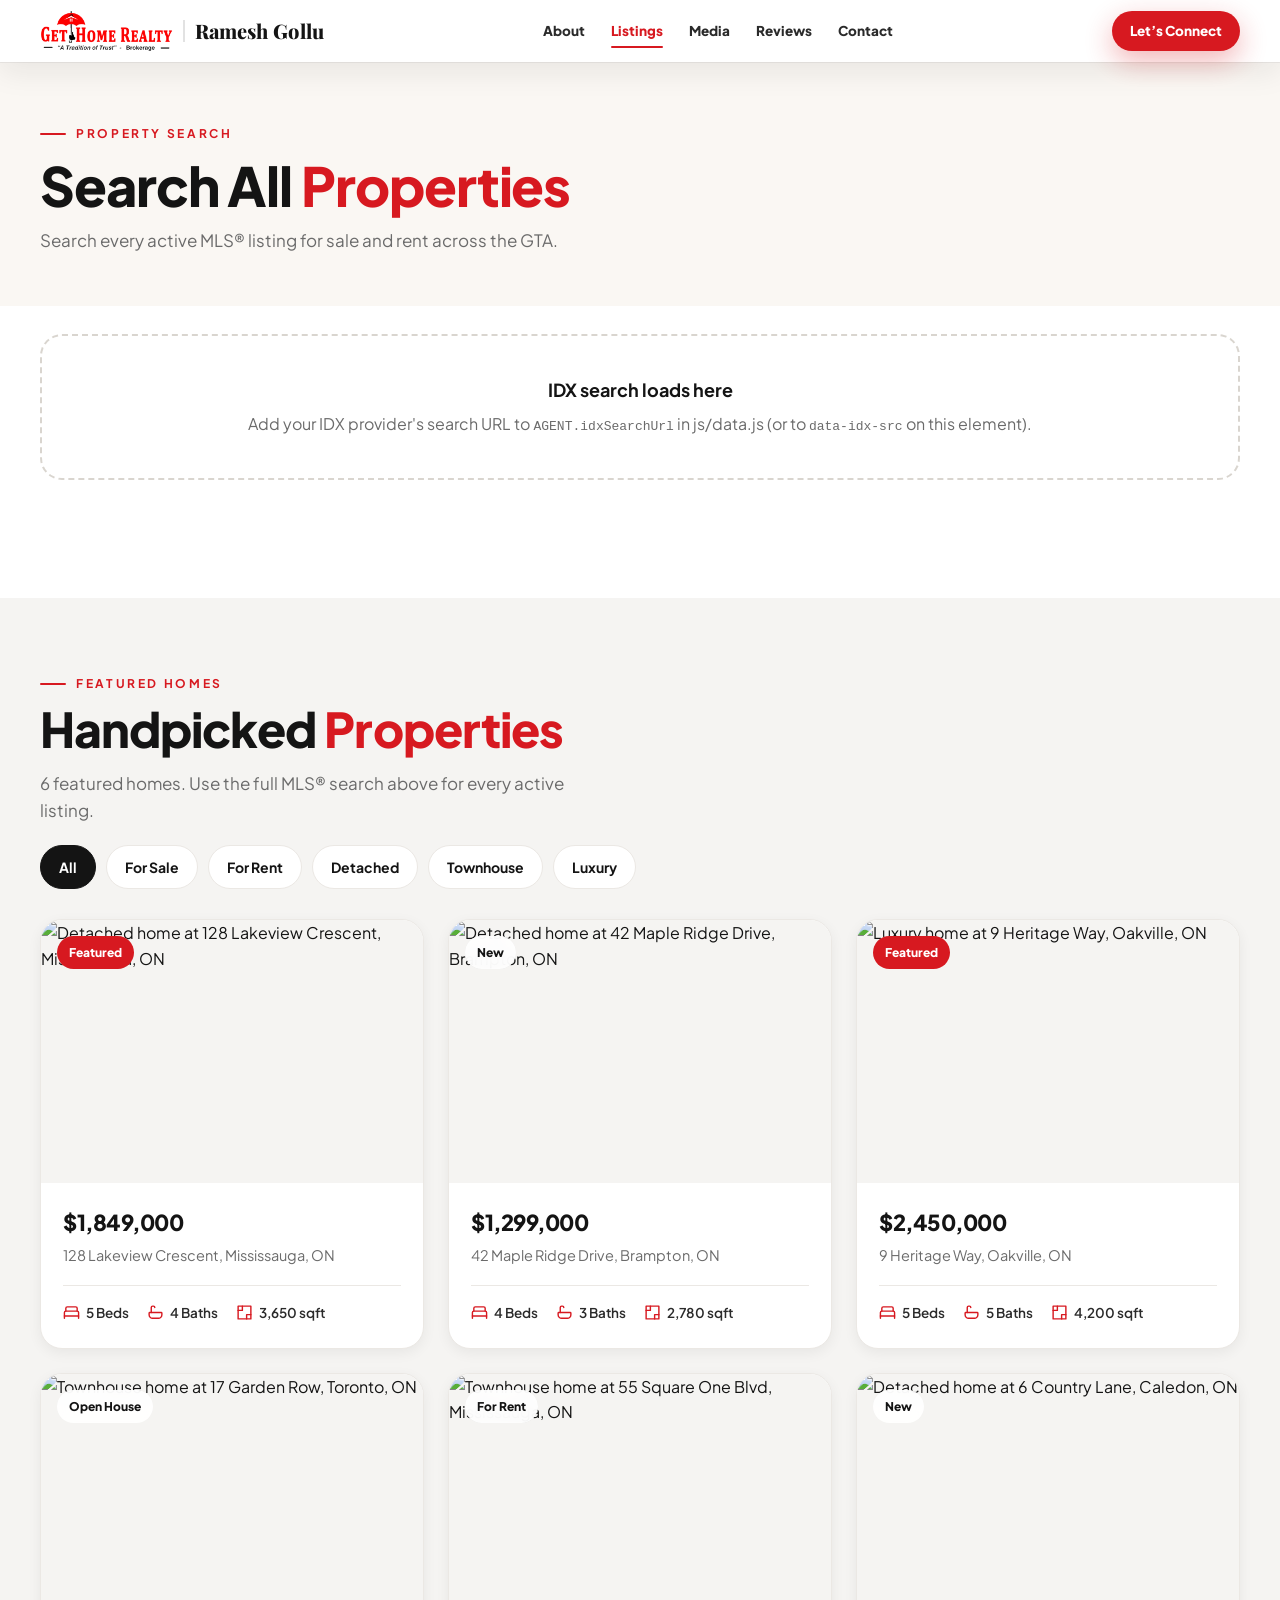
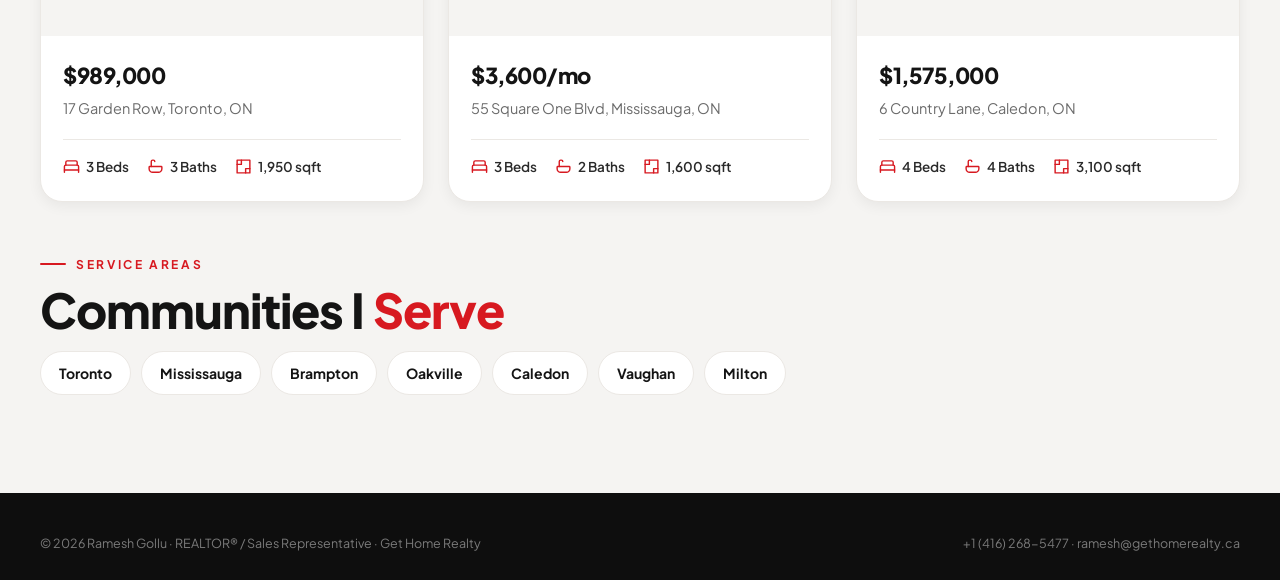
==== commit bdda0584: "Redesign hero, add contact page and Ramesh's real details - Light hero without background photo; tex" ====
--- a/listings.html
+++ b/listings.html
@@ -26,11 +26,11 @@
       <li><a href="listings.html" class="is-active" aria-current="page">Listings</a></li>
       <li><a href="index.html#media">Media</a></li>
       <li><a href="index.html#reviews">Reviews</a></li>
-      <li><a href="index.html#contact">Contact</a></li>
+      <li><a href="contact.html">Contact</a></li>
     </ul>
-    <a href="index.html#contact" class="btn btn--red btn--sm">Let’s Connect</a>
+    <a href="contact.html" class="btn btn--red btn--sm">Let’s Connect</a>
     <button class="nav__toggle" aria-label="Open menu" aria-expanded="false"><svg viewBox="0 0 24 24" fill="none" stroke="currentColor" stroke-width="2.2" stroke-linecap="round"><path d="M4 7h16M4 12h16M4 17h10"/></svg></button>
-    <div class="nav-cta-mobile"><a href="index.html#contact" class="btn btn--red">Let’s Connect</a></div>
+    <div class="nav-cta-mobile"><a href="contact.html" class="btn btn--red">Let’s Connect</a></div>
   </nav>
 </header>
 
@@ -72,7 +72,7 @@
       </div>
       <div class="listing-grid" id="results"></div>
 
-      <div id="areas" style="margin-top:70px">
+      <div id="areas" style="margin-top:44px">
         <span class="eyebrow">Service Areas</span>
         <h2 class="title">Communities I <em>Serve</em></h2>
         <div class="filters" id="area-chips"></div>
@@ -84,13 +84,13 @@
 <footer class="footer">
   <div class="container footer__bottom" style="border:0;padding-top:0">
     <span>© <span data-year></span> <span data-agent="name">Ramesh Gollu</span> · REALTOR® / Sales Representative · Get Home Realty</span>
-    <span><a href="tel:+14160000000" data-agent-tel data-agent="phone">+1 (416) 000-0000</a> · <a href="mailto:agent@gethomerealty.ca" data-agent-mail data-agent="email">agent@gethomerealty.ca</a></span>
+    <span><a href="tel:+14162685477" data-agent-tel data-agent="phone">+1 (416) 268-5477</a> · <a href="mailto:ramesh@gethomerealty.ca" data-agent-mail data-agent="email">ramesh@gethomerealty.ca</a></span>
   </div>
 </footer>
 
 <div class="mobile-bar" aria-label="Quick contact">
-  <a href="tel:+14160000000" class="call" data-agent-tel><svg viewBox="0 0 24 24" fill="none" stroke="currentColor" stroke-width="2.2" stroke-linecap="round" stroke-linejoin="round"><path d="M22 16.9v3a2 2 0 0 1-2.2 2 19.8 19.8 0 0 1-8.6-3.1 19.5 19.5 0 0 1-6-6A19.8 19.8 0 0 1 2.1 4.2 2 2 0 0 1 4.1 2h3a2 2 0 0 1 2 1.7c.1.9.4 1.8.7 2.7a2 2 0 0 1-.5 2.1L8 9.8a16 16 0 0 0 6 6l1.3-1.3a2 2 0 0 1 2.1-.5c.9.3 1.8.6 2.7.7a2 2 0 0 1 1.7 2z"/></svg>Call</a>
-  <a href="https://wa.me/14160000000" class="wa" data-agent-wa target="_blank" rel="noopener"><svg viewBox="0 0 24 24" fill="currentColor"><path d="M12 2a10 10 0 0 0-8.6 15.1L2 22l5-1.3A10 10 0 1 0 12 2z"/></svg>WhatsApp</a>
+  <a href="tel:+14162685477" class="call" data-agent-tel><svg viewBox="0 0 24 24" fill="none" stroke="currentColor" stroke-width="2.2" stroke-linecap="round" stroke-linejoin="round"><path d="M22 16.9v3a2 2 0 0 1-2.2 2 19.8 19.8 0 0 1-8.6-3.1 19.5 19.5 0 0 1-6-6A19.8 19.8 0 0 1 2.1 4.2 2 2 0 0 1 4.1 2h3a2 2 0 0 1 2 1.7c.1.9.4 1.8.7 2.7a2 2 0 0 1-.5 2.1L8 9.8a16 16 0 0 0 6 6l1.3-1.3a2 2 0 0 1 2.1-.5c.9.3 1.8.6 2.7.7a2 2 0 0 1 1.7 2z"/></svg>Call</a>
+  <a href="https://wa.me/14162685477" class="wa" data-agent-wa target="_blank" rel="noopener"><svg viewBox="0 0 24 24" fill="currentColor"><path d="M12 2a10 10 0 0 0-8.6 15.1L2 22l5-1.3A10 10 0 1 0 12 2z"/></svg>WhatsApp</a>
 </div>
 
 <script src="js/data.js" defer></script>
--- a/css/styles.css
+++ b/css/styles.css
@@ -41,7 +41,7 @@
 :focus-visible { outline: 3px solid var(--red); outline-offset: 3px; border-radius: 8px; }
 
 .container { width: min(var(--container), 100% - 40px); margin-inline: auto; }
-.section { padding: 110px 0; }
+.section { padding: 68px 0; }
 .section--gray { background: var(--gray); }
 .section--warm { background: var(--warm); }
 
@@ -55,9 +55,9 @@
 .eyebrow--light::before { background: var(--red); }
 
 h1, h2, h3 { margin: 0; line-height: 1.1; letter-spacing: -.02em; }
-h2.title { font-size: clamp(32px, 4vw, 48px); font-weight: 800; margin: 14px 0 18px; }
+h2.title { font-size: clamp(32px, 4vw, 48px); font-weight: 800; margin: 10px 0 14px; }
 h2.title em, h1 em { font-style: normal; color: var(--red); }
-.lead { color: var(--muted); font-size: 17px; max-width: 46ch; margin: 0 0 30px; }
+.lead { color: var(--muted); font-size: 17px; max-width: 46ch; margin: 0 0 20px; }
 
 /* ---------- Buttons ---------- */
 .btn {
@@ -146,27 +146,19 @@
 
 /* ---------- Hero ---------- */
 .hero {
-  position: relative; min-height: max(600px, 100vh); min-height: max(600px, 100svh);
-  display: flex; align-items: flex-end; color: #fff; isolation: isolate;
+  position: relative;  /* sized by its content, so there's no empty band under the header */
+  display: flex; align-items: flex-end; color: var(--ink); isolation: isolate;
   overflow: hidden;
 }
-.hero__bg { position: absolute; inset: 0; z-index: -2; }
-.hero__bg { overflow: hidden; }
-.hero__bg img {
-  width: 100%; height: 100%; object-fit: cover; transform-origin: 60% 40%;
-  will-change: transform; animation: heroKenBurns 28s ease-in-out infinite alternate;
-}
-/* Slow continuous zoom + drift. Disabled for users who prefer reduced motion. */
-@keyframes heroKenBurns {
-  0%   { transform: scale(1.04) translate3d(0, 0, 0); }
-  50%  { transform: scale(1.12) translate3d(-1.5%, -1%, 0); }
-  100% { transform: scale(1.18) translate3d(1.5%, -2%, 0); }
-}
+/* Light brand background (no photo): warm off-white, a soft red glow behind
+   the agent and a faint dot pattern for texture */
 .hero::before {
   content: ""; position: absolute; inset: 0; z-index: -1;
   background:
-    linear-gradient(90deg, rgba(12,12,12,.30) 0%, rgba(12,12,12,.50) 45%, rgba(12,12,12,.72) 100%),
-    linear-gradient(180deg, rgba(12,12,12,.45) 0%, rgba(12,12,12,0) 30%);
+    radial-gradient(circle at 74% 58%, rgba(215, 25, 32, .16), transparent 42%),
+    radial-gradient(circle at 12% 18%, rgba(215, 25, 32, .06), transparent 35%),
+    radial-gradient(rgba(20, 20, 20, .07) 1px, transparent 1.4px) 0 0 / 22px 22px,
+    linear-gradient(180deg, #fbf7f4 0%, #f4eee9 100%);
 }
 /* White rounded band the agent and search card overlap into */
 .hero__curve {
@@ -177,9 +169,10 @@
   position: relative; z-index: 1;
   width: min(var(--container), 100% - 40px); margin-inline: auto;
   display: grid; grid-template-columns: minmax(0,1fr) minmax(0,1fr); align-items: end; gap: 40px;
-  padding-top: clamp(84px, 12vh, 130px);
-}
-.hero__agent { --agent-w: 360px; position: relative; align-self: end; display: flex; justify-content: center; }
+  padding-top: clamp(104px, 14vh, 128px);  /* header (~62px) + breathing room */
+}
+.hero__agent { --agent-w: 440px; position: relative; align-self: end; display: flex; justify-content: center;
+  margin-bottom: clamp(20px, 4vh, 40px); } /* same bottom line as the search card (.hero__content padding) */
 .hero__agent::before {
   content: ""; position: absolute; bottom: 12%; left: 50%; translate: -50% 0;
   width: 80%; aspect-ratio: 1; border-radius: 50%;
@@ -187,22 +180,21 @@
   z-index: -1;
 }
 .hero__agent img {
-  width: min(var(--agent-w), 100%); height: auto; max-height: 62vh; object-fit: cover; object-position: top;
-  /* Fades the base into the white band so a rectangular portrait reads like a cutout.
-     Replace with a transparent PNG cutout (assets/agent-cutout.png) for the best result. */
-  border-radius: 32px 32px 0 0;
-  -webkit-mask-image: linear-gradient(to bottom, #000 78%, transparent 100%);
-          mask-image: linear-gradient(to bottom, #000 78%, transparent 100%);
+  width: min(var(--agent-w), 100%); height: auto; max-height: 62vh; object-fit: contain; object-position: bottom;
+  /* Transparent cutout: only the person shows. A soft shadow lifts him off the
+     background photo; the short fade softens where the portrait is cropped. */
+  filter: drop-shadow(0 14px 22px rgba(0, 0, 0, .18));
+
 }
 .hero__badge {
-  position: absolute; left: max(0px, calc(50% - var(--agent-w) / 2 - 56px)); bottom: 30%; color: var(--ink);
-  background: #fff; border-radius: 18px; padding: 14px 18px; box-shadow: var(--shadow);
-  display: flex; align-items: center; gap: 12px; animation: float 6s ease-in-out infinite;
-}
-.hero__badge strong { display: block; font-size: 20px; line-height: 1; }
-.hero__badge span { font-size: 12px; color: var(--muted); font-weight: 600; }
-.hero__badge .dot { width: 38px; height: 38px; border-radius: 12px; background: var(--red-soft); color: var(--red); display: grid; place-items: center; }
-.hero__badge .dot svg { width: 20px; height: 20px; }
+  position: absolute; left: max(0px, calc(50% - var(--agent-w) / 2 - 36px)); bottom: 30%; color: var(--ink);
+  background: #fff; border-radius: 12px; padding: 7px 12px 7px 7px; box-shadow: var(--shadow);
+  display: flex; align-items: center; gap: 8px; animation: float 6s ease-in-out infinite;
+}
+.hero__badge strong { display: block; font-size: 15px; line-height: 1; }
+.hero__badge span { font-size: 10px; color: var(--muted); font-weight: 600; }
+.hero__badge .dot { width: 28px; height: 28px; border-radius: 8px; background: var(--red-soft); color: var(--red); display: grid; place-items: center; }
+.hero__badge .dot svg { width: 15px; height: 15px; }
 @keyframes float { 50% { transform: translateY(-10px); } }
 .hero__name {
   position: absolute; bottom: 9%; left: 50%; translate: -50% 0; z-index: 2;
@@ -213,12 +205,12 @@
 .hero__name strong { display: block; font-family: var(--font-display); font-weight: 800; font-size: 26px; line-height: 1.1; letter-spacing: .005em; }
 .hero__name span { display: block; margin-top: 4px; font-size: 11px; font-weight: 800; letter-spacing: .16em; text-transform: uppercase; color: var(--red); }
 
-.hero__content { padding-bottom: clamp(20px, 4vh, 40px); }
-.hero__kicker { font-size: 13px; font-weight: 800; letter-spacing: .3em; color: rgba(255,255,255,.85); margin-bottom: clamp(10px, 2vh, 18px); }
+.hero__content { padding-bottom: clamp(20px, 4vh, 40px); order: -1; }  /* text left, photo right on desktop */
+.hero__kicker { font-size: 13px; font-weight: 800; letter-spacing: .3em; color: var(--charcoal); margin-bottom: clamp(10px, 2vh, 18px); }
 .hero__kicker b { color: var(--red); }
-.hero h1 { font-size: clamp(36px, min(5.2vw, 7.4vh), 70px); font-weight: 800; letter-spacing: -.035em; line-height: 1.03; text-shadow: 0 2px 30px rgba(0,0,0,.25); }
-.hero h1 em { font-family: var(--font-display); font-style: italic; font-weight: 700; color: #ff3b42; }
-.hero__text { font-size: 17.5px; color: rgba(255,255,255,.86); max-width: 44ch; margin: clamp(12px, 2vh, 20px) 0 clamp(16px, 3vh, 30px); }
+.hero h1 { font-size: clamp(36px, min(5.2vw, 7.4vh), 70px); font-weight: 800; letter-spacing: -.035em; line-height: 1.03; }
+.hero h1 em { font-family: var(--font-display); font-style: italic; font-weight: 700; color: var(--red); }
+.hero__text { font-size: 17.5px; color: var(--muted); max-width: 44ch; margin: clamp(12px, 2vh, 20px) 0 clamp(16px, 3vh, 30px); }
 .hero__actions { display: flex; flex-wrap: wrap; gap: 14px; margin-bottom: clamp(18px, 3.5vh, 40px); }
 
 /* ---------- Search card (sits in the hero, straddling the white band) ---------- */
@@ -256,8 +248,8 @@
 .search__note { font-size: 12px; color: var(--muted); margin: 10px 6px 2px; }
 
 /* ---------- About + Options ---------- */
-.about { display: grid; grid-template-columns: .85fr 1.6fr; gap: 60px; align-items: center; }
-.about__stats { display: flex; gap: 34px; margin: 0 0 32px; padding: 0; list-style: none; }
+.about { display: grid; grid-template-columns: .85fr 1.6fr; gap: 40px; align-items: center; }
+.about__stats { display: flex; gap: 30px; margin: 0 0 22px; padding: 0; list-style: none; }
 .about__stats strong { display: block; font-size: 30px; font-weight: 800; letter-spacing: -.02em; }
 .about__stats strong span { color: var(--red); }
 .about__stats li { font-size: 13px; color: var(--muted); font-weight: 600; }
@@ -279,10 +271,10 @@
 .card p { color: var(--muted); font-size: 14.5px; margin: 0 0 18px; flex: 1; }
 
 /* ---------- Featured listings ---------- */
-.section-head { display: flex; justify-content: space-between; align-items: end; gap: 24px; margin-bottom: 42px; flex-wrap: wrap; }
+.section-head { display: flex; justify-content: space-between; align-items: end; gap: 20px; margin-bottom: 28px; flex-wrap: wrap; }
 .section-head .lead { margin: 0; }
-.listing-more { display: flex; justify-content: center; margin-top: 44px; }
-.idx-section { padding-top: 40px; }
+.listing-more { display: flex; justify-content: center; margin-top: 28px; }
+.idx-section { padding-top: 28px; }
 .listing-grid { display: grid; grid-template-columns: repeat(3, 1fr); gap: 24px; }
 .listing { position: relative; }
 .listing__tag {
@@ -300,9 +292,9 @@
 .listing a.stretched::after { content: ""; position: absolute; inset: 0; z-index: 1; }
 
 /* ---------- Videos + Reviews ---------- */
-.media-grid { display: grid; grid-template-columns: .8fr 1.7fr; gap: 56px; align-items: center; }
+.media-grid { display: grid; grid-template-columns: .8fr 1.7fr; gap: 40px; align-items: center; }
 .media-right { display: grid; grid-template-columns: 1fr 1fr; gap: 20px; align-items: stretch; }
-.video-card .card__media { aspect-ratio: 4 / 5; }
+.video-card .card__media { aspect-ratio: 16 / 10; }
 .video-card .card__media::after { content: ""; position: absolute; inset: 0; background: linear-gradient(180deg, rgba(0,0,0,0) 45%, rgba(0,0,0,.55)); }
 .play {
   position: absolute; z-index: 2; top: 50%; left: 50%; translate: -50% -50%;
@@ -325,8 +317,22 @@
 /* ---------- Testimonials ---------- */
 .section-head--center { justify-content: center; text-align: center; }
 .section-head--center .lead { margin-inline: auto; }
-.testimonials { display: grid; grid-template-columns: repeat(3, 1fr); gap: 24px; }
+.testimonials {
+  overflow: hidden; padding: 10px 0 18px;
+  -webkit-mask-image: linear-gradient(90deg, transparent, #000 6%, #000 94%, transparent);
+          mask-image: linear-gradient(90deg, transparent, #000 6%, #000 94%, transparent);
+}
+/* Continuous right-to-left scroll. js/main.js repeats the cards so one loop
+   is wider than the screen; the track then moves left by exactly one loop. */
+.testimonials__track {
+  display: flex; gap: 24px; width: max-content;
+  animation: testimonials-scroll var(--marquee-duration, 40s) linear infinite;
+}
+.testimonials:hover .testimonials__track,
+.testimonials:focus-within .testimonials__track { animation-play-state: paused; }
+@keyframes testimonials-scroll { to { transform: translateX(calc(-50% - 12px)); } }
 .testimonial {
+  flex: none; width: 360px;
   margin: 0; position: relative; overflow: hidden; display: flex; flex-direction: column;
   background: #fff; border: 1px solid var(--line); border-radius: var(--radius); padding: 32px 28px 28px;
   box-shadow: var(--shadow-sm); transition: transform .45s var(--ease), box-shadow .45s var(--ease);
@@ -340,16 +346,20 @@
 .stars svg { width: 18px; height: 18px; }
 .testimonial blockquote { margin: 0 0 26px; font-size: 16px; line-height: 1.7; color: var(--charcoal); flex: 1; }
 .testimonial__person { display: flex; align-items: center; gap: 12px; padding-top: 20px; border-top: 1px solid var(--line); }
-.testimonial__person img { width: 48px; height: 48px; border-radius: 50%; object-fit: cover; border: 2px solid var(--red); }
+.testimonial__person .testimonial__avatar {
+  width: 48px; height: 48px; flex-shrink: 0; border-radius: 50%; display: grid; place-items: center;
+  background: var(--red-soft); color: var(--red); border: 2px solid var(--red);
+  font-weight: 800; font-size: 16px; letter-spacing: .02em;
+}
 .testimonial__person strong { display: block; font-size: 15px; }
 .testimonial__person span { font-size: 13px; color: var(--muted); }
 
 /* ---------- CTA / Contact ---------- */
-.cta { position: relative; color: #fff; overflow: hidden; isolation: isolate; padding: 130px 0; }
+.cta { position: relative; color: #fff; overflow: hidden; isolation: isolate; padding: 80px 0; }
 .cta__bg { position: absolute; inset: 0; z-index: -2; }
 .cta__bg img { width: 100%; height: 100%; object-fit: cover; }
 .cta::before { content: ""; position: absolute; inset: 0; z-index: -1; background: linear-gradient(100deg, rgba(10,10,10,.88) 0%, rgba(10,10,10,.7) 50%, rgba(10,10,10,.45) 100%); }
-.cta__grid { display: grid; grid-template-columns: 1.2fr .9fr; gap: 60px; align-items: center; }
+.cta__grid { display: grid; grid-template-columns: 1.2fr .9fr; gap: 40px; align-items: center; }
 .cta h2.title { color: #fff; font-size: clamp(36px, 4.6vw, 58px); }
 .cta .lead { color: rgba(255,255,255,.78); }
 .cta__actions { display: flex; flex-wrap: wrap; gap: 14px; margin-bottom: 28px; }
@@ -358,21 +368,31 @@
 .cta__phone a:hover { color: var(--red); }
 .cta__phone .ic { width: 50px; height: 50px; border-radius: 50%; background: var(--red); display: grid; place-items: center; }
 .cta__phone .ic svg { width: 22px; height: 22px; }
-.glass {
-  background: rgba(20, 20, 20, .45); border: 1px solid rgba(255,255,255,.14);
-  backdrop-filter: blur(16px); -webkit-backdrop-filter: blur(16px);
-  border-radius: 26px; padding: 14px;
-}
-.glass__item { display: flex; gap: 18px; align-items: center; padding: 20px 18px; border-radius: 18px; transition: background .3s; }
-.glass__item + .glass__item { border-top: 1px solid rgba(255,255,255,.1); }
-.glass__item:hover { background: rgba(255,255,255,.06); }
-.glass__item .ic { width: 52px; height: 52px; flex-shrink: 0; border-radius: 16px; background: rgba(215,25,32,.18); color: #ff5a5f; display: grid; place-items: center; }
-.glass__item .ic svg { width: 24px; height: 24px; }
-.glass__item strong { display: block; font-size: 17px; }
-.glass__item span { color: rgba(255,255,255,.65); font-size: 14px; }
+/* Contact form card */
+.lead-form {
+  background: #fff; color: var(--ink); border-radius: 26px; padding: 28px 26px 24px;
+  box-shadow: var(--shadow-lg); border: 1px solid var(--line);
+}
+.lead-form__title { font-size: 22px; font-weight: 800; }
+.lead-form__sub { margin: 6px 0 18px; color: var(--muted); font-size: 14px; }
+.lead-form__grid { display: grid; grid-template-columns: 1fr 1fr; gap: 10px; }
+.lead-form__grid .field--wide { grid-column: 1 / -1; }
+.lead-form textarea {
+  border: 0; background: transparent; font: inherit; font-size: 15px; font-weight: 600; color: var(--ink);
+  padding: 3px 0 0; outline: none; width: 100%; resize: vertical; min-height: 64px;
+}
+.lead-form .field input::placeholder, .lead-form textarea::placeholder { color: #9a9a9a; font-weight: 500; }
+.lead-form .field.is-invalid { border-color: var(--red); background: var(--red-soft); }
+.lead-form__submit { width: 100%; margin-top: 14px; padding-block: 15px; }
+.lead-form__note { margin: 10px 0 0; font-size: 12px; color: var(--muted); text-align: center; }
+.lead-form__status:empty { display: none; }
+.lead-form__status { margin: 12px 0 0; padding: 12px 14px; border-radius: 12px; font-size: 14px; font-weight: 600; }
+.lead-form__status.is-ok { background: #e8f5ea; color: #1e6b2a; }
+.lead-form__status.is-error { background: var(--red-soft); color: #b5141a; }
+.hp { position: absolute; left: -9999px; width: 1px; height: 1px; overflow: hidden; }
 
 /* ---------- Footer ---------- */
-.footer { background: #0e0e0e; color: rgba(255,255,255,.7); padding: 54px 0 36px; font-size: 14px; }
+.footer { background: #0e0e0e; color: rgba(255,255,255,.7); padding: 40px 0 28px; font-size: 14px; }
 .footer__top { display: flex; justify-content: space-between; align-items: center; gap: 30px; flex-wrap: wrap; padding-bottom: 30px; border-bottom: 1px solid rgba(255,255,255,.1); }
 .footer .brand__name { color: #fff; }
 .footer__contact { display: flex; gap: 26px; flex-wrap: wrap; }
@@ -389,7 +409,7 @@
 .mobile-bar { display: none; }
 
 /* ---------- Inner pages ---------- */
-.page-hero { padding: 150px 0 50px; background: var(--warm); }
+.page-hero { padding: 116px 0 32px; background: var(--warm); }
 .page-hero h1 { font-size: clamp(34px, 4.4vw, 54px); font-weight: 800; margin: 12px 0 12px; }
 .page-hero h1 em { font-style: normal; color: var(--red); }
 .filters { display: flex; flex-wrap: wrap; gap: 10px; margin: 0 0 30px; }
@@ -433,17 +453,58 @@
 .reveal[data-delay="2"] { transition-delay: .2s; }
 .reveal[data-delay="3"] { transition-delay: .3s; }
 @media (prefers-reduced-motion: reduce) {
+  /* No auto-scroll: the strip becomes swipeable instead */
+  .testimonials { overflow-x: auto; -webkit-mask-image: none; mask-image: none; }
   *, *::before, *::after { animation: none !important; transition: none !important; }
   html { scroll-behavior: auto; }
   .reveal { opacity: 1; transform: none; }
 }
 
+/* ---------- Contact page ---------- */
+.contact-hero {
+  padding: 140px 0 64px; color: #fff;
+  background:
+    radial-gradient(circle at 78% 20%, rgba(215, 25, 32, .28), transparent 55%),
+    linear-gradient(rgba(255,255,255,.04) 1px, transparent 1px) 0 0 / 56px 56px,
+    linear-gradient(90deg, rgba(255,255,255,.04) 1px, transparent 1px) 0 0 / 56px 56px,
+    #111;
+}
+.crumbs { display: flex; gap: 10px; font-size: 12px; font-weight: 700; letter-spacing: .18em; text-transform: uppercase; margin-bottom: 18px; color: rgba(255,255,255,.55); }
+.crumbs a { color: #fff; }
+.crumbs a:hover { color: var(--red); }
+.contact-hero h1 { font-size: clamp(38px, 5.4vw, 68px); font-weight: 800; letter-spacing: -.03em; margin: 14px 0 16px; }
+.contact-hero h1 em { font-family: var(--font-display); font-style: italic; font-weight: 700; color: #ff3b42; }
+.contact-hero p { max-width: 52ch; color: rgba(255,255,255,.78); font-size: 17px; margin: 0; }
+
+.contact-grid { display: grid; grid-template-columns: minmax(0, 1.55fr) minmax(0, 1fr); gap: 32px; align-items: start; }
+.contact-form { box-shadow: var(--shadow); }
+.contact-form .lead-form__title { font-size: 24px; }
+.contact-side { display: grid; gap: 14px; }
+.contact-card {
+  display: block; background: #fff; border: 1px solid var(--line); border-radius: 20px; padding: 20px 22px;
+  box-shadow: var(--shadow-sm); transition: border-color .25s, transform .25s var(--ease);
+}
+a.contact-card:hover { border-color: var(--red); transform: translateY(-3px); }
+.contact-card__label { display: block; font-size: 11px; font-weight: 800; letter-spacing: .16em; text-transform: uppercase; color: var(--red); margin-bottom: 6px; }
+.contact-card__value { font-size: 20px; font-weight: 800; color: var(--ink); letter-spacing: -.01em; word-break: break-word; }
+.contact-card__text { color: var(--charcoal); font-weight: 600; line-height: 1.6; }
+.contact-card--agent { text-align: center; padding: 26px 22px; }
+.contact-card--agent img {
+  width: 96px; height: 96px; border-radius: 50%; object-fit: cover; object-position: center; margin: 0 auto 12px;
+  border: 3px solid var(--red); background: radial-gradient(circle at 50% 30%, #fbe9ea, #f1d4d6);
+}
+.contact-card--agent strong { display: block; font-family: var(--font-display); font-size: 24px; font-weight: 800; }
+.contact-card--agent span { display: block; margin-top: 4px; font-size: 11px; font-weight: 800; letter-spacing: .14em; text-transform: uppercase; color: var(--red); }
+
+.contact-talk { text-align: center; }
+.contact-talk .eyebrow { justify-content: center; }
+.contact-talk .lead { margin-inline: auto; }
+.contact-talk__actions { display: flex; justify-content: center; gap: 14px; flex-wrap: wrap; }
+
 /* ---------- Responsive ---------- */
 @media (max-width: 1100px) {
-  .about, .media-grid { grid-template-columns: 1fr; gap: 44px; }
+  .about, .media-grid { grid-template-columns: 1fr; gap: 28px; }
   .media-right { grid-template-columns: 1fr 1fr; }
-  .testimonials { grid-template-columns: 1fr 1fr; }
-  .testimonials .testimonial:last-child { grid-column: 1 / -1; }
   .listing-grid { grid-template-columns: repeat(2, 1fr); }
   .detail { grid-template-columns: 1fr; }
   .sidebar { position: static; }
@@ -457,11 +518,20 @@
   .nav.is-open .nav__menu a { padding: 13px 14px; font-size: 16px; }
   .nav.is-open .nav-cta-mobile { display: flex; }
   .hero { min-height: 0; }
-  .hero__inner { grid-template-columns: minmax(0,1fr); gap: 0; padding-top: 104px; }
-  .hero__agent { --agent-w: min(210px, 52vw); }
+  .hero__inner { grid-template-columns: minmax(0,1fr); gap: 0; padding-top: 88px; }
+  .hero__content { order: 0; }  /* phones: photo first, then text */
+  .hero__agent { --agent-w: min(280px, 72vw); margin-bottom: 16px; }
   .hero__agent img { max-height: 30vh; }
   .hero__text { font-size: 16px; }
-  .hero__badge { bottom: 33%; padding: 8px 12px; }
+  /* Small rating chip pinned to the photo's right edge */
+  .hero__badge {
+    left: auto; right: calc(50% - var(--agent-w) / 2 - 34px); top: 4%; bottom: auto;
+    gap: 6px; padding: 5px 9px 5px 5px; border-radius: 10px;
+  }
+  .hero__badge .dot { width: 22px; height: 22px; border-radius: 7px; }
+  .hero__badge .dot svg { width: 12px; height: 12px; }
+  .hero__badge strong { font-size: 13px; }
+  .hero__badge span { font-size: 9px; }
   .hero__name { bottom: 6%; padding: 8px 16px 7px; }
   .hero__name strong { font-size: 19px; }
   .hero__name span { font-size: 9.5px; letter-spacing: .12em; }
@@ -473,9 +543,19 @@
   .cards-3 .card { flex-direction: row; }
   .cards-3 .card__media { aspect-ratio: auto; width: 38%; flex-shrink: 0; }
   .cards-3 .card__icon { display: none; }
-  .cta__grid { grid-template-columns: 1fr; gap: 40px; }
-  .section { padding: 80px 0; }
-  .cta { padding: 90px 0; }
+  .cta__grid { grid-template-columns: 1fr; gap: 28px; }
+  .contact-grid { grid-template-columns: 1fr; gap: 14px; }
+  /* Phones: agent first (compact), then the form, then phone / email / WhatsApp / brokerage */
+  .contact-side { display: contents; }
+  .contact-card--agent { order: -1; display: grid; grid-template-columns: auto 1fr; column-gap: 16px; align-items: center; text-align: left; padding: 16px 18px; }
+  .contact-card--agent img { grid-row: span 2; width: 76px; height: 76px; margin: 0; }
+  .contact-card--agent strong { font-size: 21px; align-self: end; }
+  .contact-card--agent span { align-self: start; margin-top: 2px; }
+  .contact-form { margin-bottom: 18px; }
+  .contact-hero { padding: 116px 0 44px; }
+  .lead-form { padding: 22px 18px 20px; }
+  .section { padding: 48px 0; }
+  .cta { padding: 56px 0; }
   .gallery { height: 360px; grid-template-columns: 1fr; grid-template-rows: 1fr; }
   .gallery img:not(:first-child) { display: none; }
   .detail__facts { grid-template-columns: repeat(2, 1fr); }
@@ -496,7 +576,9 @@
 .nav-cta-mobile { display: none; width: 100%; order: 4; margin-top: 6px; }
 .nav-cta-mobile .btn { width: 100%; }
 @media (max-width: 600px) {
-  .listing-grid, .media-right, .testimonials { grid-template-columns: 1fr; }
+  .listing-grid, .media-right { grid-template-columns: 1fr; }
+  .lead-form__grid { grid-template-columns: 1fr; }
+  .testimonial { width: min(300px, 82vw); padding: 26px 22px 22px; }
   .video-card .card__media { aspect-ratio: 16 / 10; }
   .cards-3 .card { flex-direction: column; }
   .cards-3 .card__media { width: 100%; aspect-ratio: 16 / 9; }
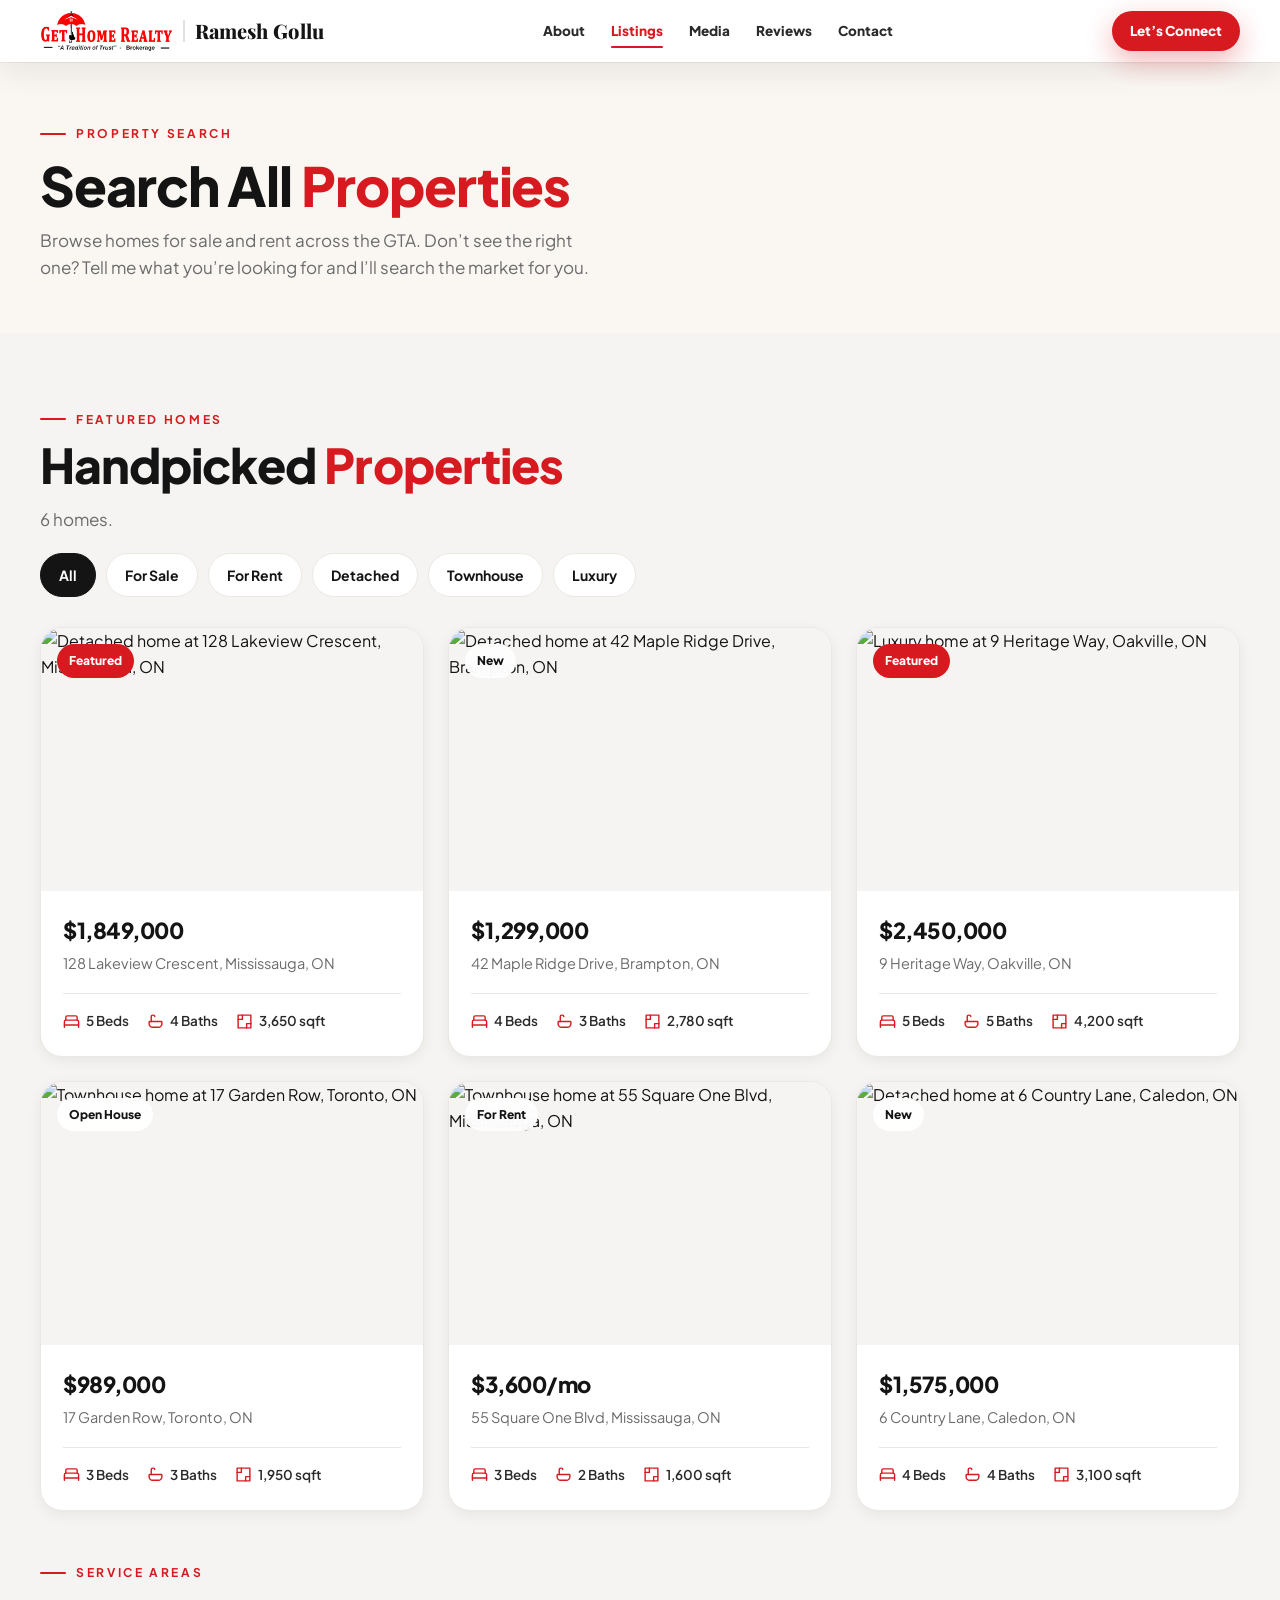
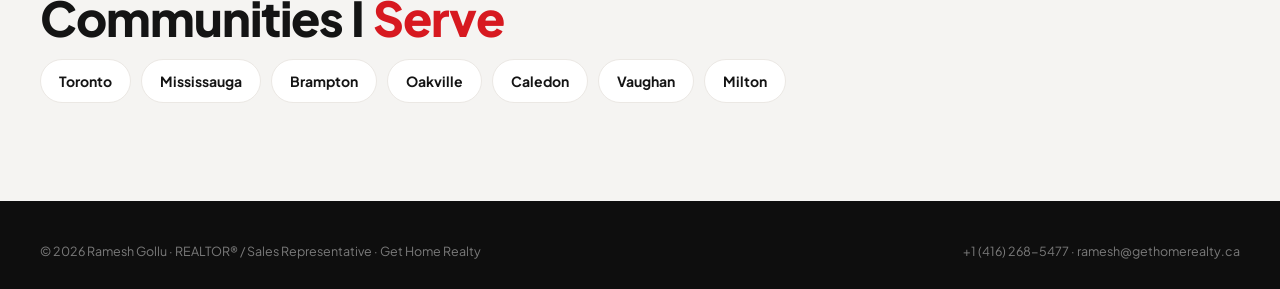
==== commit 2f971c31: "Remove the IDX search; the listings page shows the agent's own listings - Listings page: no IDX box;" ====
--- a/listings.html
+++ b/listings.html
@@ -39,21 +39,7 @@
     <div class="container">
       <span class="eyebrow">Property Search</span>
       <h1 id="results-title">Search All <em>Properties</em></h1>
-      <p class="lead">Search every active MLS® listing for sale and rent across the GTA.</p>
-    </div>
-  </section>
-
-  <!-- ===== FULL IDX SEARCH =====
-       Set AGENT.idxSearchUrl in js/data.js (or data-idx-src below) to your IDX
-       provider's search URL. It loads only on this page — never on the homepage —
-       and homepage search filters are passed through as URL params. -->
-  <section class="section idx-section" id="idx-search" aria-label="MLS® property search">
-    <div class="container">
-      <div class="idx-shell" id="idx-embed" data-idx-src="">
-        <strong>IDX search loads here</strong>
-        Add your IDX provider's search URL to <code>AGENT.idxSearchUrl</code> in js/data.js
-        (or to <code>data-idx-src</code> on this element).
-      </div>
+      <p class="lead">Browse homes for sale and rent across the GTA. Don’t see the right one? Tell me what you’re looking for and I’ll search the market for you.</p>
     </div>
   </section>
 
@@ -113,12 +99,12 @@
       (min == null || l.price >= min) && (max == null || l.price <= max)
     );
     grid.innerHTML = list.length ? list.map(renderListing).join("")
-      : '<p class="empty">No featured homes match those filters — use the full MLS® search above.</p>';
+      : '<p class="empty">No homes match those filters right now. <a href="contact.html">Tell me what you’re looking for</a> and I’ll search the market for you.</p>';
     grid.querySelectorAll(".reveal").forEach(el => el.classList.add("is-visible"));
     document.querySelectorAll(".chip[data-filter]").forEach(c => c.classList.toggle("is-active", c.dataset.filter === chip));
     const where = q.city ? ` in ${p.get("city").trim()}` : "";
     document.getElementById("results-summary").textContent =
-      `${list.length} featured home${list.length === 1 ? "" : "s"}${where}. Use the full MLS® search above for every active listing.`;
+      `${list.length} home${list.length === 1 ? "" : "s"}${where}.`;
   }
   document.querySelectorAll(".chip[data-filter]").forEach(c => c.addEventListener("click", () => { chip = c.dataset.filter; render(); }));
   render();
@@ -126,17 +112,7 @@
   // Service area chips
   const areas = ["Toronto", "Mississauga", "Brampton", "Oakville", "Caledon", "Vaughan", "Milton"];
   document.getElementById("area-chips").innerHTML = areas.map(a =>
-    `<a class="chip" href="listings.html?city=${encodeURIComponent(a)}#idx-search">${a}</a>`).join("");
-
-  // Full IDX search — the main content of this page, so load it right away
-  const shell = document.getElementById("idx-embed");
-  const src = shell.dataset.idxSrc || (window.AGENT && AGENT.idxSearchUrl);
-  if (src) {
-    const url = new URL(src, location.href);
-    p.forEach((v, k) => v && url.searchParams.set(k, v));
-    shell.innerHTML = `<iframe src="${url}" title="MLS® property search" style="width:100%;min-height:900px;border:0;border-radius:16px"></iframe>`;
-    shell.style.padding = "0"; shell.style.border = "0";
-  }
+    `<a class="chip" href="listings.html?city=${encodeURIComponent(a)}#featured">${a}</a>`).join("");
 });
 </script>
 </body>
--- a/css/styles.css
+++ b/css/styles.css
@@ -274,7 +274,6 @@
 .section-head { display: flex; justify-content: space-between; align-items: end; gap: 20px; margin-bottom: 28px; flex-wrap: wrap; }
 .section-head .lead { margin: 0; }
 .listing-more { display: flex; justify-content: center; margin-top: 28px; }
-.idx-section { padding-top: 28px; }
 .listing-grid { display: grid; grid-template-columns: repeat(3, 1fr); gap: 24px; }
 .listing { position: relative; }
 .listing__tag {
@@ -416,11 +415,6 @@
 .chip { padding: 10px 18px; border-radius: 999px; border: 1.5px solid var(--line); font-weight: 700; font-size: 14px; background: #fff; transition: all .25s; }
 .chip:hover { border-color: var(--ink); }
 .chip.is-active { background: var(--ink); color: #fff; border-color: var(--ink); }
-.idx-shell {
-  border: 2px dashed #d9d5cf; border-radius: var(--radius); padding: 40px; text-align: center; background: #fff;
-  color: var(--muted); margin-bottom: 50px;
-}
-.idx-shell strong { color: var(--ink); display: block; font-size: 18px; margin-bottom: 6px; }
 .empty { text-align: center; color: var(--muted); padding: 40px 0; grid-column: 1 / -1; }
 
 .detail { display: grid; grid-template-columns: 1.6fr 1fr; gap: 40px; align-items: start; }
@@ -589,5 +583,4 @@
   .nav .brand__logo { height: 34px; }
   .nav .brand__name { font-size: 16px; }
   .footer__top { flex-direction: column; align-items: flex-start; }
-  .idx-shell { padding: 26px 18px; }
-}
+}
